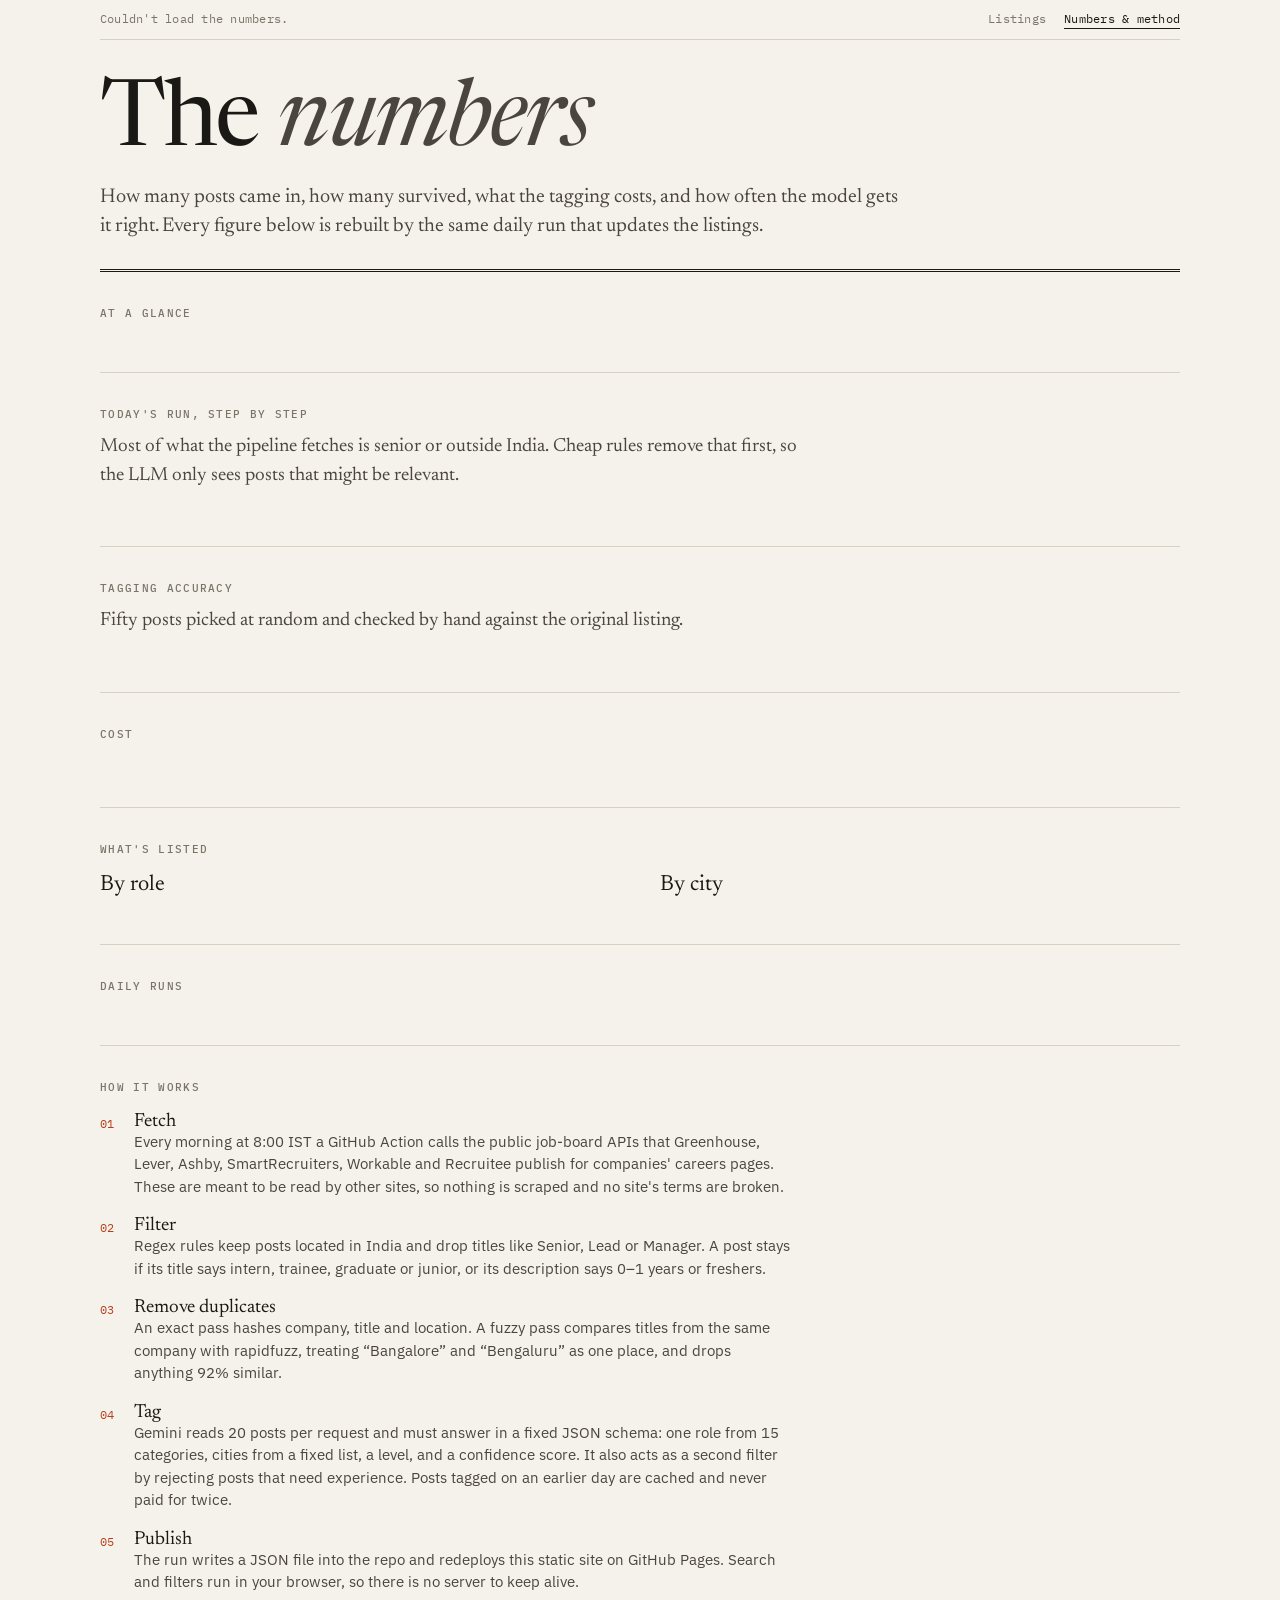
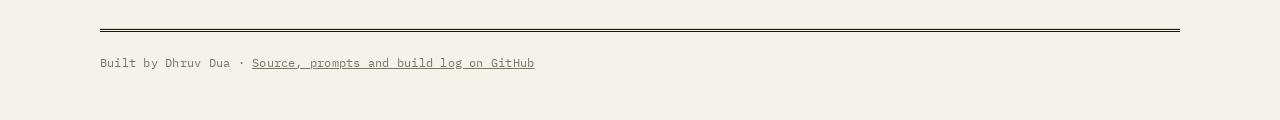
==== site/stats.html @ d668bb54 "Add Workable and Recruitee sources; make Adzuna optional Co-Authored-By: Claude Opus 5.5 <noreply@an" ====
<!doctype html>
<html lang="en">
<head>
  <meta charset="utf-8">
  <meta name="viewport" content="width=device-width, initial-scale=1">
  <title>Numbers &amp; method · Fresher Ledger</title>
  <link rel="icon" href="data:image/svg+xml,<svg xmlns='http://www.w3.org/2000/svg' viewBox='0 0 32 32'><rect width='32' height='32' fill='%231b1915'/><text x='16' y='23' font-family='Georgia' font-size='20' fill='%23f5f2eb' text-anchor='middle'>F</text></svg>">
  <link rel="preconnect" href="https://fonts.googleapis.com">
  <link rel="preconnect" href="https://fonts.gstatic.com" crossorigin>
  <link href="https://fonts.googleapis.com/css2?family=IBM+Plex+Mono:wght@400;500&family=IBM+Plex+Sans:wght@400;500&family=Newsreader:ital,opsz,wght@0,6..72,400;0,6..72,600;1,6..72,400&display=swap" rel="stylesheet">
  <link rel="stylesheet" href="style.css">
</head>
<body>
  <div class="wrap">
    <div class="topline mono">
      <span id="updated">Loading</span>
      <nav aria-label="Pages">
        <a href="./">Listings</a>
        <a href="stats.html" aria-current="page">Numbers &amp; method</a>
      </nav>
    </div>

    <header class="masthead">
      <h1>The <em>numbers</em></h1>
      <p class="dek">How many posts came in, how many survived, what the tagging costs,
        and how often the model gets it right. Every figure below is rebuilt by the
        same daily run that updates the listings.</p>
    </header>

    <section class="section">
      <h2>At a glance</h2>
      <div class="figures" id="glance"></div>
    </section>

    <section class="section">
      <h2>Today's run, step by step</h2>
      <p class="lead">Most of what the pipeline fetches is senior or outside India. Cheap rules
        remove that first, so the LLM only sees posts that might be relevant.</p>
      <div class="bars" id="funnel"></div>
    </section>

    <section class="section">
      <h2>Tagging accuracy</h2>
      <p class="lead" id="evalLead">Fifty posts picked at random and checked by hand against the original listing.</p>
      <div class="figures" id="eval"></div>
      <div id="confusions"></div>
    </section>

    <section class="section">
      <h2>Cost</h2>
      <p class="lead" id="costLead"></p>
      <div class="figures" id="cost"></div>
      <p class="note" id="costNote"></p>
    </section>

    <section class="section">
      <h2>What's listed</h2>
      <div class="cols">
        <div><h3>By role</h3><div class="bars" id="byRole"></div></div>
        <div><h3>By city</h3><div class="bars" id="byCity"></div></div>
      </div>
    </section>

    <section class="section">
      <h2>Daily runs</h2>
      <div class="tablewrap"><table class="log" id="runs"></table></div>
    </section>

    <section class="section">
      <h2>How it works</h2>
      <ol class="steps">
        <li><div><b>Fetch</b><span>Every morning at 8:00 IST a GitHub Action calls the public
          job-board APIs that Greenhouse, Lever, Ashby, SmartRecruiters, Workable and Recruitee
          publish for companies' careers pages. These are meant to be read by other sites,
          so nothing is scraped and no site's terms are broken.</span></div></li>
        <li><div><b>Filter</b><span>Regex rules keep posts located in India and drop titles like
          Senior, Lead or Manager. A post stays if its title says intern, trainee, graduate or
          junior, or its description says 0–1 years or freshers.</span></div></li>
        <li><div><b>Remove duplicates</b><span>An exact pass hashes company, title and location.
          A fuzzy pass compares titles from the same company with rapidfuzz, treating
          “Bangalore” and “Bengaluru” as one place, and drops anything 92% similar.</span></div></li>
        <li><div><b>Tag</b><span>Gemini reads 20 posts per request and must answer in a fixed JSON
          schema: one role from 15 categories, cities from a fixed list, a level, and a confidence
          score. It also acts as a second filter by rejecting posts that need experience. Posts
          tagged on an earlier day are cached and never paid for twice.</span></div></li>
        <li><div><b>Publish</b><span>The run writes a JSON file into the repo and redeploys this
          static site on GitHub Pages. Search and filters run in your browser, so there is
          no server to keep alive.</span></div></li>
      </ol>
    </section>

    <footer class="mono">
      <p>Built by Dhruv Dua · <a href="https://github.com/100XCreatorAI/beep-fresher-jobs" rel="noopener">Source, prompts and build log on GitHub</a></p>
    </footer>
  </div>
  <script src="stats.js"></script>
</body>
</html>
---- site/style.css ----
/* ------------------------------------------------------------------
   Fresher Ledger: one stylesheet, no framework.
   The look is a printed ledger: paper, ink, hairline rules, one accent.
   ------------------------------------------------------------------ */

:root {
  --paper: #f5f2eb;
  --paper-2: #ece7dc;
  --ink: #1b1915;
  --ink-2: #4a463f;
  --muted: #7a7469;
  --rule: #d8d1c2;
  --accent: #b5401b;          /* vermilion: used only for "new", focus and active state */
  --serif: "Newsreader", Georgia, "Times New Roman", serif;
  --sans: "IBM Plex Sans", system-ui, -apple-system, "Segoe UI", sans-serif;
  --mono: "IBM Plex Mono", ui-monospace, Menlo, monospace;
  --wrap: 1120px;
}

@media (prefers-color-scheme: dark) {
  :root {
    --paper: #161512;
    --paper-2: #1f1d19;
    --ink: #ece7dc;
    --ink-2: #c9c2b4;
    --muted: #8f887b;
    --rule: #34312b;
    --accent: #e4774f;
  }
}

* { box-sizing: border-box; }
html { -webkit-text-size-adjust: 100%; }
body {
  margin: 0;
  background: var(--paper);
  color: var(--ink);
  font: 15px/1.5 var(--sans);
  -webkit-font-smoothing: antialiased;
}
a { color: inherit; }
::selection { background: var(--accent); color: var(--paper); }
:focus-visible { outline: 2px solid var(--accent); outline-offset: 2px; }

.wrap { max-width: var(--wrap); margin: 0 auto; padding: 0 20px; }
.mono { font-family: var(--mono); font-size: 12px; letter-spacing: .02em; }
.muted { color: var(--muted); }
.visually-hidden { position: absolute; width: 1px; height: 1px; overflow: hidden; clip: rect(0 0 0 0); }

/* ---------------------------------------------------------- masthead */

.topline {
  border-bottom: 1px solid var(--rule);
  padding: 10px 0;
  display: flex; gap: 16px; justify-content: space-between; flex-wrap: wrap;
  color: var(--muted);
}
.topline nav { display: flex; gap: 18px; }
.topline nav a { text-decoration: none; }
.topline nav a[aria-current="page"] { color: var(--ink); border-bottom: 1px solid var(--ink); }
.topline nav a:hover { color: var(--ink); }

.masthead { padding: 40px 0 28px; border-bottom: 3px double var(--ink); }
.masthead h1 {
  font: 400 clamp(44px, 9vw, 92px)/.95 var(--serif);
  letter-spacing: -.025em;
  margin: 0;
}
.masthead h1 em { font-style: italic; color: var(--ink-2); }
.dek {
  font: 400 clamp(17px, 2.2vw, 20px)/1.45 var(--serif);
  color: var(--ink-2);
  max-width: 40em;
  margin: 16px 0 0;
}

/* ---------------------------------------------------------- search */

.search { padding: 26px 0 8px; position: relative; }
.search input {
  width: 100%;
  border: 0; border-bottom: 1px solid var(--ink);
  background: transparent; color: var(--ink);
  font: 400 clamp(22px, 3.4vw, 30px)/1.3 var(--serif);
  padding: 6px 48px 10px 0;
  border-radius: 0;
  -webkit-appearance: none;
}
.search input::placeholder { color: var(--muted); }
.search input:focus { outline: none; border-bottom-color: var(--accent); }
.search kbd {
  position: absolute; right: 0; bottom: 22px;
  font: 12px var(--mono); color: var(--muted);
  border: 1px solid var(--rule); padding: 1px 6px; border-radius: 3px;
}

/* ---------------------------------------------------------- layout */

.layout { display: grid; grid-template-columns: 1fr; gap: 0; padding-bottom: 60px; }
@media (min-width: 900px) {
  .layout { grid-template-columns: 220px 1fr; gap: 48px; }
}

/* ---------------------------------------------------------- filters (index) */

.filters { padding-top: 18px; }
.filters details > summary {
  list-style: none; cursor: pointer;
  padding: 12px 0; border-bottom: 1px solid var(--rule);
  display: flex; justify-content: space-between;
}
.filters details > summary::-webkit-details-marker { display: none; }
.filters details > summary::after { content: "+"; font-family: var(--mono); }
.filters details[open] > summary::after { content: "−"; }
@media (min-width: 900px) {
  .filters details > summary { display: none; }
  .filters { position: sticky; top: 0; align-self: start; max-height: 100vh; overflow: auto; padding-bottom: 24px; }
}

.facet { margin: 18px 0 26px; }
.facet h2 {
  font: 500 11px var(--mono); text-transform: uppercase; letter-spacing: .12em;
  color: var(--muted); margin: 0 0 8px;
}
.facet ul { list-style: none; margin: 0; padding: 0; }
.facet button {
  all: unset; box-sizing: border-box; cursor: pointer;
  width: 100%; display: flex; justify-content: space-between; gap: 12px;
  padding: 4px 0 4px 12px; position: relative;
  color: var(--ink-2);
}
.facet button:hover { color: var(--ink); }
.facet button:focus-visible { outline: 2px solid var(--accent); }
.facet button .n { font: 12px var(--mono); color: var(--muted); }
.facet button[aria-pressed="true"] { color: var(--ink); font-weight: 500; }
.facet button[aria-pressed="true"]::before {
  content: ""; position: absolute; left: 0; top: 50%; width: 6px; height: 6px;
  margin-top: -3px; background: var(--accent); border-radius: 50%;
}
.facet button[disabled] { opacity: .35; cursor: default; }

/* ---------------------------------------------------------- results */

.resultbar {
  display: flex; justify-content: space-between; align-items: baseline; gap: 12px;
  padding: 18px 0 10px; border-bottom: 1px solid var(--ink);
  flex-wrap: wrap;
}
.resultbar .count { font: 400 17px var(--serif); }
.resultbar .count b { font-weight: 600; }
.resultbar .actions { display: flex; gap: 14px; align-items: center; }
.linkbtn {
  all: unset; cursor: pointer; font: 12px var(--mono); color: var(--muted);
  text-decoration: underline; text-underline-offset: 3px;
}
.linkbtn:hover { color: var(--ink); }
select.sort {
  font: 12px var(--mono); color: var(--ink-2); background: transparent;
  border: 0; border-bottom: 1px solid var(--rule); padding: 2px 0; cursor: pointer;
}

.list { list-style: none; margin: 0; padding: 0; }
.row {
  display: grid; grid-template-columns: 56px 1fr; gap: 4px 16px;
  padding: 16px 0; border-bottom: 1px solid var(--rule);
}
@media (min-width: 640px) {
  .row { grid-template-columns: 64px 1fr auto; align-items: baseline; }
}
.row .date { color: var(--muted); padding-top: 4px; line-height: 1.3; }
.row .date .new { color: var(--accent); display: block; text-transform: uppercase; letter-spacing: .1em; font-size: 10px; }
.row h3 { margin: 0; font: 400 21px/1.25 var(--serif); letter-spacing: -.005em; }
.row h3 a { text-decoration: none; }
.row h3 a:hover { text-decoration: underline; text-decoration-thickness: 1px; text-underline-offset: 4px; }
.row .meta { margin-top: 4px; color: var(--ink-2); font-size: 14px; }
.row .meta .co { font-weight: 500; color: var(--ink); }
.row .meta .sep { color: var(--rule); margin: 0 6px; }
.row .tags { margin-top: 6px; display: flex; flex-wrap: wrap; gap: 6px 14px; color: var(--muted); }
.row .tags .lvl-Internship { color: var(--ink-2); }
.row .apply {
  grid-column: 2; font: 12px var(--mono); color: var(--ink-2);
  text-decoration: none; border-bottom: 1px solid var(--rule); justify-self: start; margin-top: 8px;
}
@media (min-width: 640px) {
  .row .apply { grid-column: 3; margin-top: 0; }
}
.row .apply:hover { color: var(--accent); border-color: var(--accent); }

mark { background: none; color: inherit; box-shadow: inset 0 -0.45em 0 rgba(181, 64, 27, .18); }

.empty { padding: 48px 0; font: 400 20px/1.5 var(--serif); color: var(--ink-2); }
.more { display: block; margin: 24px auto 0; }
.morebtn {
  all: unset; cursor: pointer; display: block; text-align: center; width: 100%;
  padding: 14px 0; border-bottom: 1px solid var(--rule); font: 13px var(--mono); color: var(--ink-2);
}
.morebtn:hover { color: var(--ink); background: var(--paper-2); }

.skeleton { padding: 48px 0; color: var(--muted); font: 400 18px var(--serif); }

/* ---------------------------------------------------------- footer */

footer {
  border-top: 3px double var(--ink); padding: 22px 0 48px; color: var(--muted);
  display: grid; gap: 8px;
}
footer p { margin: 0; max-width: 60em; }

/* ---------------------------------------------------------- stats page */

.section { padding: 34px 0; border-bottom: 1px solid var(--rule); }
.section > h2 {
  font: 500 11px var(--mono); text-transform: uppercase; letter-spacing: .12em;
  color: var(--muted); margin: 0 0 18px;
}
.section > p.lead { font: 400 19px/1.5 var(--serif); color: var(--ink-2); max-width: 38em; margin: -6px 0 22px; }

.figures { display: grid; grid-template-columns: repeat(2, 1fr); gap: 26px 24px; }
@media (min-width: 760px) { .figures { grid-template-columns: repeat(4, 1fr); } }
.figure .big { font: 400 clamp(34px, 5vw, 48px)/1 var(--serif); letter-spacing: -.02em; }
.figure .big small { font-size: .45em; color: var(--muted); margin-left: 2px; }
.figure .label { margin-top: 8px; color: var(--ink-2); font-size: 14px; }
.figure .label .mono { display: block; color: var(--muted); margin-top: 2px; }

.bars { display: grid; gap: 7px; max-width: 760px; }
.bar { display: grid; grid-template-columns: minmax(130px, 34%) 1fr 48px; gap: 12px; align-items: center; }
.bar .name { font-size: 14px; color: var(--ink-2); white-space: nowrap; overflow: hidden; text-overflow: ellipsis; }
.bar .track { height: 10px; background: var(--paper-2); }
.bar .fill { height: 100%; background: var(--ink); }
.bar .val { font: 12px var(--mono); text-align: right; color: var(--ink-2); }
.bar.drop .fill { background: var(--muted); }

.cols { display: grid; gap: 40px; }
@media (min-width: 900px) { .cols { grid-template-columns: 1fr 1fr; } }
.cols h3 { font: 400 22px var(--serif); margin: 0 0 14px; }

table.log { width: 100%; border-collapse: collapse; font: 13px var(--mono); }
table.log th, table.log td { text-align: right; padding: 8px 10px; border-bottom: 1px solid var(--rule); white-space: nowrap; }
table.log th:first-child, table.log td:first-child { text-align: left; padding-left: 0; }
table.log th { color: var(--muted); font-weight: 400; }
.tablewrap { overflow-x: auto; }

ol.steps { margin: 0; padding: 0; list-style: none; counter-reset: s; display: grid; gap: 18px; max-width: 46em; }
ol.steps li { counter-increment: s; display: grid; grid-template-columns: 34px 1fr; }
ol.steps li::before { content: counter(s, decimal-leading-zero); font: 12px var(--mono); color: var(--accent); padding-top: 4px; }
ol.steps b { font: 400 19px var(--serif); display: block; }
ol.steps span { color: var(--ink-2); }

.note { font-size: 13px; color: var(--muted); margin-top: 16px; max-width: 46em; }

/* `all: unset` on buttons would otherwise override the hidden attribute */
[hidden] { display: none !important; }
@media (max-width: 640px) { .search kbd { display: none; } }
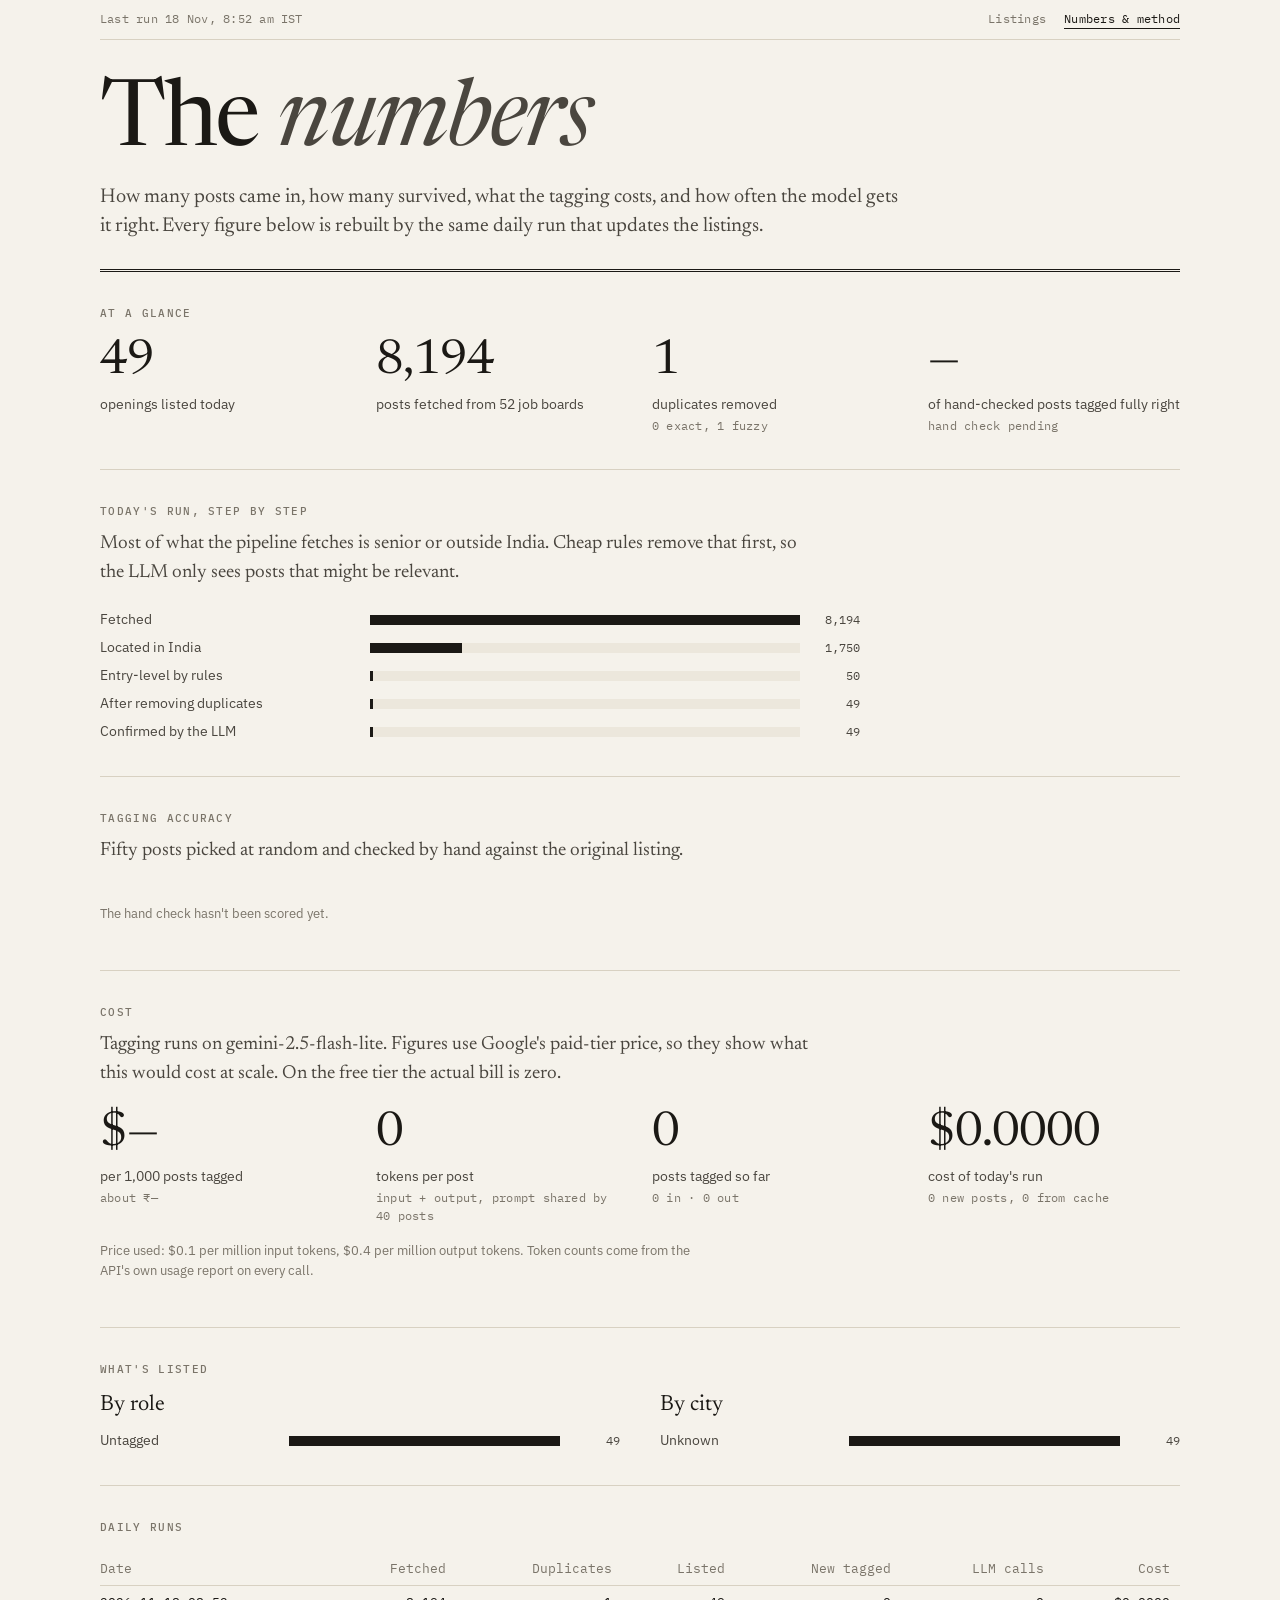
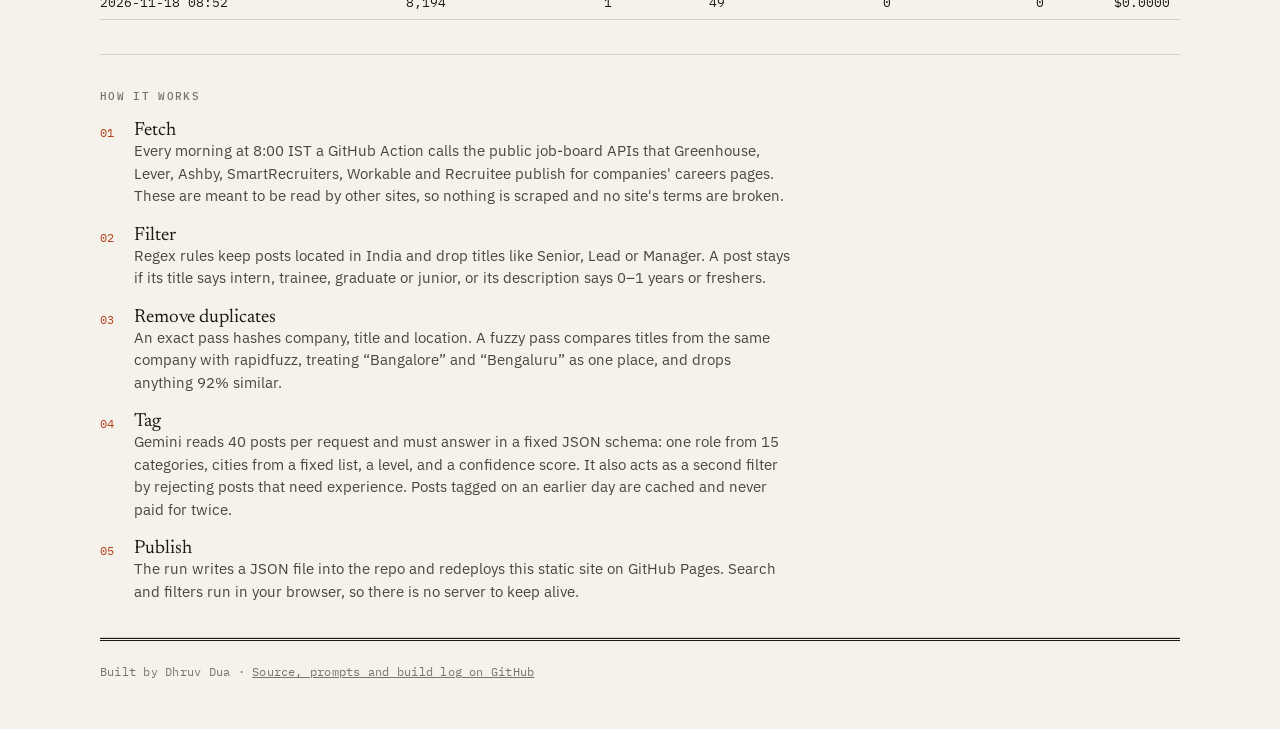
==== commit 116c9f41: "Let the LLM decide unclear posts; auto-pick an available Gemini model Co-Authored-By: Claude Opus 5." ====
--- a/site/stats.html
+++ b/site/stats.html
@@ -79,7 +79,7 @@
         <li><div><b>Remove duplicates</b><span>An exact pass hashes company, title and location.
           A fuzzy pass compares titles from the same company with rapidfuzz, treating
           “Bangalore” and “Bengaluru” as one place, and drops anything 92% similar.</span></div></li>
-        <li><div><b>Tag</b><span>Gemini reads 20 posts per request and must answer in a fixed JSON
+        <li><div><b>Tag</b><span>Gemini reads 40 posts per request and must answer in a fixed JSON
           schema: one role from 15 categories, cities from a fixed list, a level, and a confidence
           score. It also acts as a second filter by rejecting posts that need experience. Posts
           tagged on an earlier day are cached and never paid for twice.</span></div></li>
@@ -90,7 +90,7 @@
     </section>
 
     <footer class="mono">
-      <p>Built by Dhruv Dua · <a href="https://github.com/100XCreatorAI/beep-fresher-jobs" rel="noopener">Source, prompts and build log on GitHub</a></p>
+      <p>Built by Dhruv Dua · <a href="https://github.com/dhruvdua14/beep-fresher-jobs" rel="noopener">Source, prompts and build log on GitHub</a></p>
     </footer>
   </div>
   <script src="stats.js"></script>
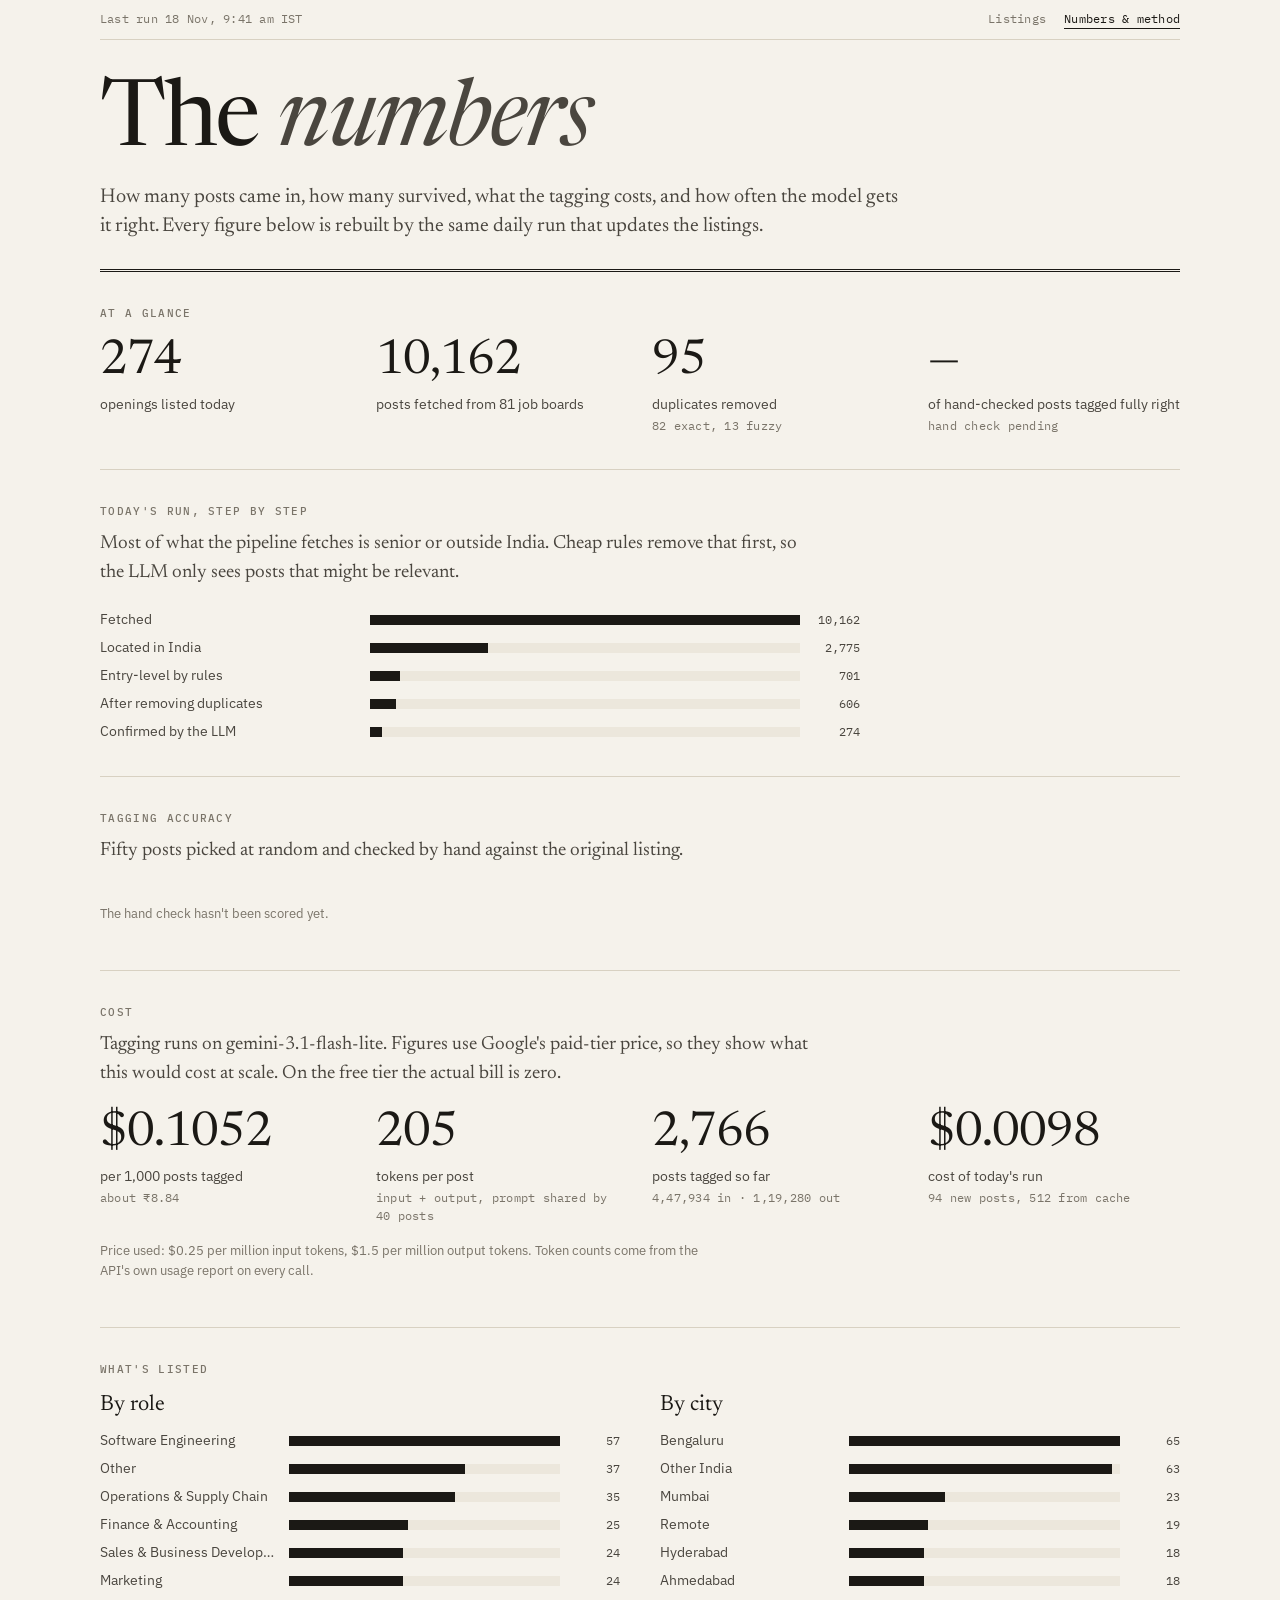
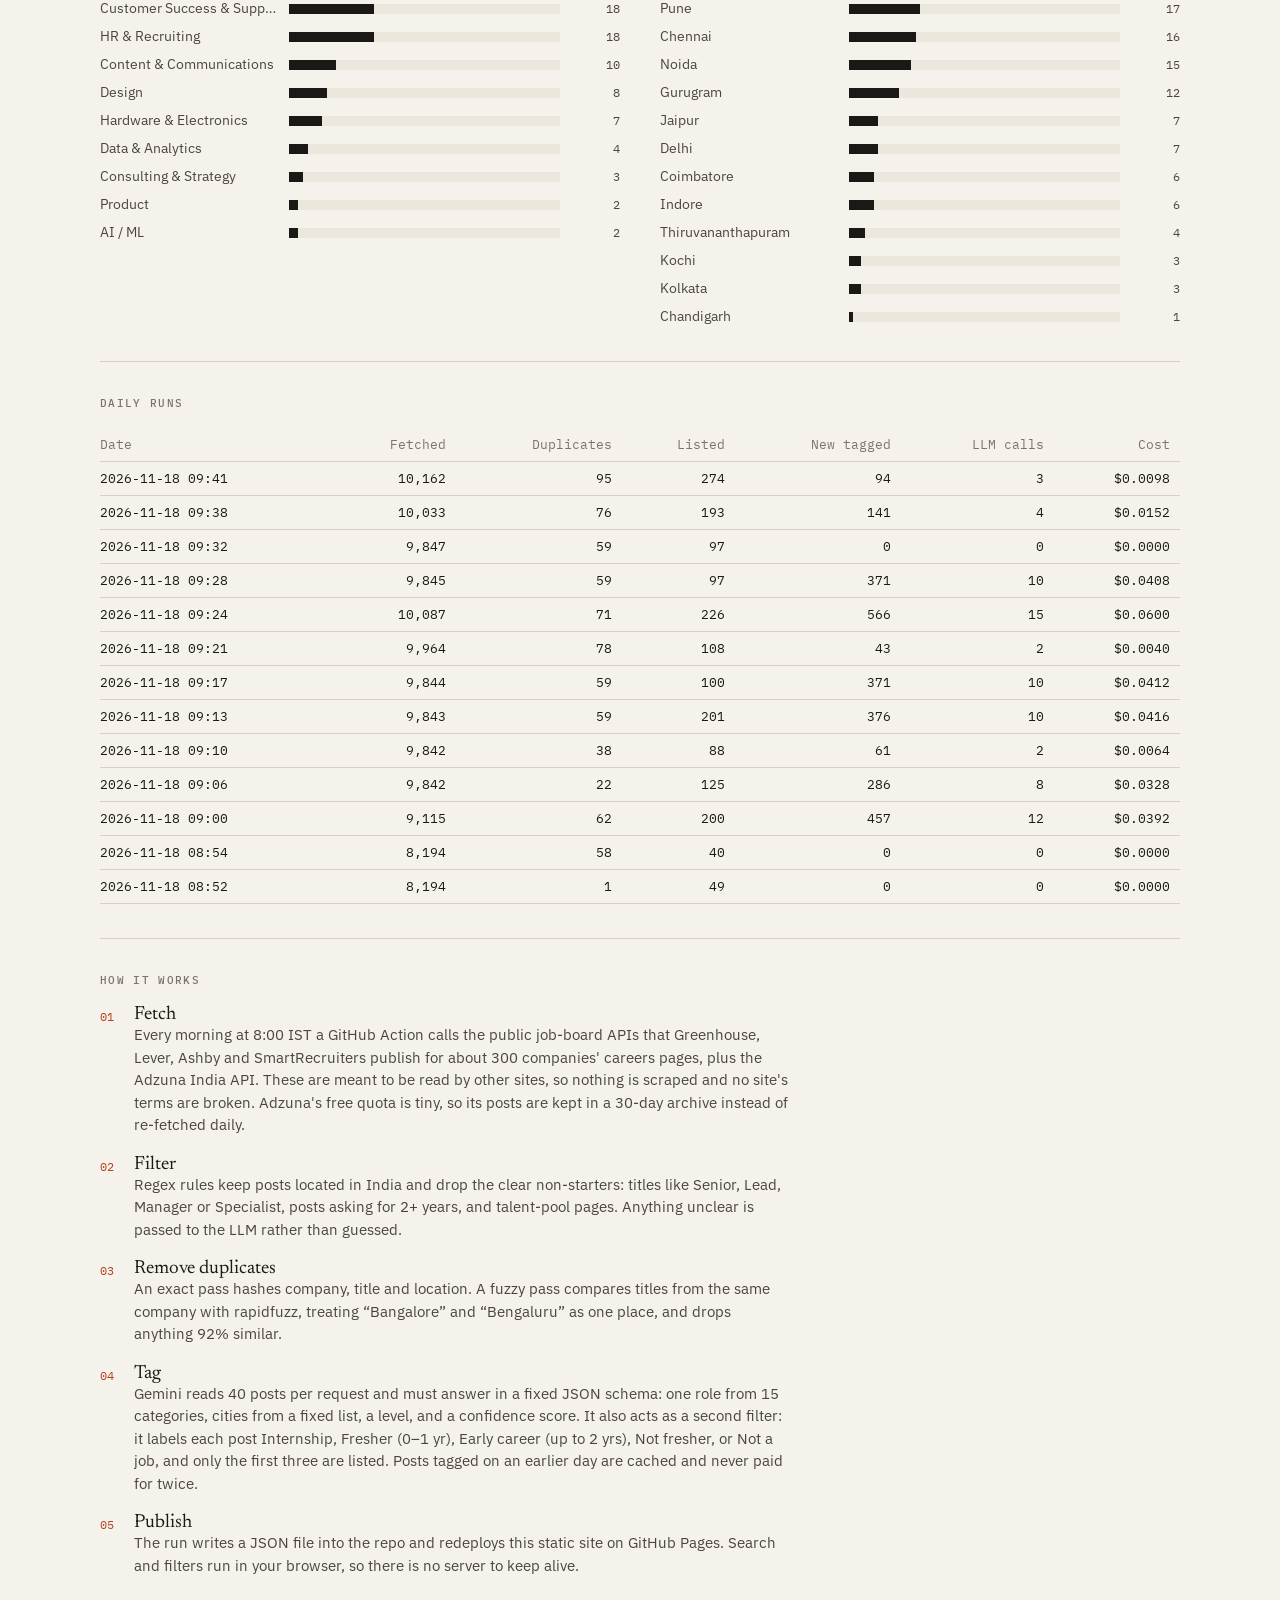
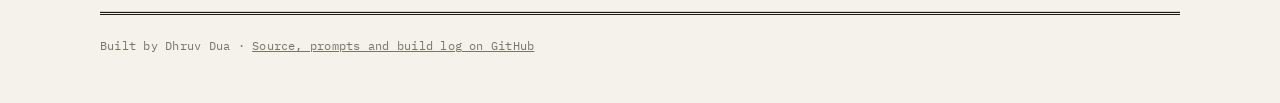
==== commit 2df6af7a: "Update source and method copy on the site and README Co-Authored-By: Claude Opus 5.5 <noreply@anthro" ====
--- a/site/stats.html
+++ b/site/stats.html
@@ -70,18 +70,20 @@
       <h2>How it works</h2>
       <ol class="steps">
         <li><div><b>Fetch</b><span>Every morning at 8:00 IST a GitHub Action calls the public
-          job-board APIs that Greenhouse, Lever, Ashby, SmartRecruiters, Workable and Recruitee
-          publish for companies' careers pages. These are meant to be read by other sites,
-          so nothing is scraped and no site's terms are broken.</span></div></li>
-        <li><div><b>Filter</b><span>Regex rules keep posts located in India and drop titles like
-          Senior, Lead or Manager. A post stays if its title says intern, trainee, graduate or
-          junior, or its description says 0–1 years or freshers.</span></div></li>
+          job-board APIs that Greenhouse, Lever, Ashby and SmartRecruiters publish for about 300
+          companies' careers pages, plus the Adzuna India API. These are meant to be read by
+          other sites, so nothing is scraped and no site's terms are broken. Adzuna's free quota
+          is tiny, so its posts are kept in a 30-day archive instead of re-fetched daily.</span></div></li>
+        <li><div><b>Filter</b><span>Regex rules keep posts located in India and drop the clear
+          non-starters: titles like Senior, Lead, Manager or Specialist, posts asking for 2+ years,
+          and talent-pool pages. Anything unclear is passed to the LLM rather than guessed.</span></div></li>
         <li><div><b>Remove duplicates</b><span>An exact pass hashes company, title and location.
           A fuzzy pass compares titles from the same company with rapidfuzz, treating
           “Bangalore” and “Bengaluru” as one place, and drops anything 92% similar.</span></div></li>
         <li><div><b>Tag</b><span>Gemini reads 40 posts per request and must answer in a fixed JSON
           schema: one role from 15 categories, cities from a fixed list, a level, and a confidence
-          score. It also acts as a second filter by rejecting posts that need experience. Posts
+          score. It also acts as a second filter: it labels each post Internship, Fresher (0–1 yr),
+          Early career (up to 2 yrs), Not fresher, or Not a job, and only the first three are listed. Posts
           tagged on an earlier day are cached and never paid for twice.</span></div></li>
         <li><div><b>Publish</b><span>The run writes a JSON file into the repo and redeploys this
           static site on GitHub Pages. Search and filters run in your browser, so there is
--- a/site/style.css
+++ b/site/style.css
@@ -98,7 +98,7 @@
 
 .layout { display: grid; grid-template-columns: 1fr; gap: 0; padding-bottom: 60px; }
 @media (min-width: 900px) {
-  .layout { grid-template-columns: 220px 1fr; gap: 48px; }
+  .layout { grid-template-columns: 220px minmax(0, 1fr); gap: 48px; }
 }
 
 /* ---------------------------------------------------------- filters (index) */
@@ -161,11 +161,11 @@
 
 .list { list-style: none; margin: 0; padding: 0; }
 .row {
-  display: grid; grid-template-columns: 56px 1fr; gap: 4px 16px;
+  display: grid; grid-template-columns: 56px minmax(0, 1fr); gap: 4px 16px;
   padding: 16px 0; border-bottom: 1px solid var(--rule);
 }
 @media (min-width: 640px) {
-  .row { grid-template-columns: 64px 1fr auto; align-items: baseline; }
+  .row { grid-template-columns: 64px minmax(0, 1fr) auto; align-items: baseline; }
 }
 .row .date { color: var(--muted); padding-top: 4px; line-height: 1.3; }
 .row .date .new { color: var(--accent); display: block; text-transform: uppercase; letter-spacing: .1em; font-size: 10px; }
@@ -251,3 +251,4 @@
 /* `all: unset` on buttons would otherwise override the hidden attribute */
 [hidden] { display: none !important; }
 @media (max-width: 640px) { .search kbd { display: none; } }
+.row h3 { overflow-wrap: anywhere; }
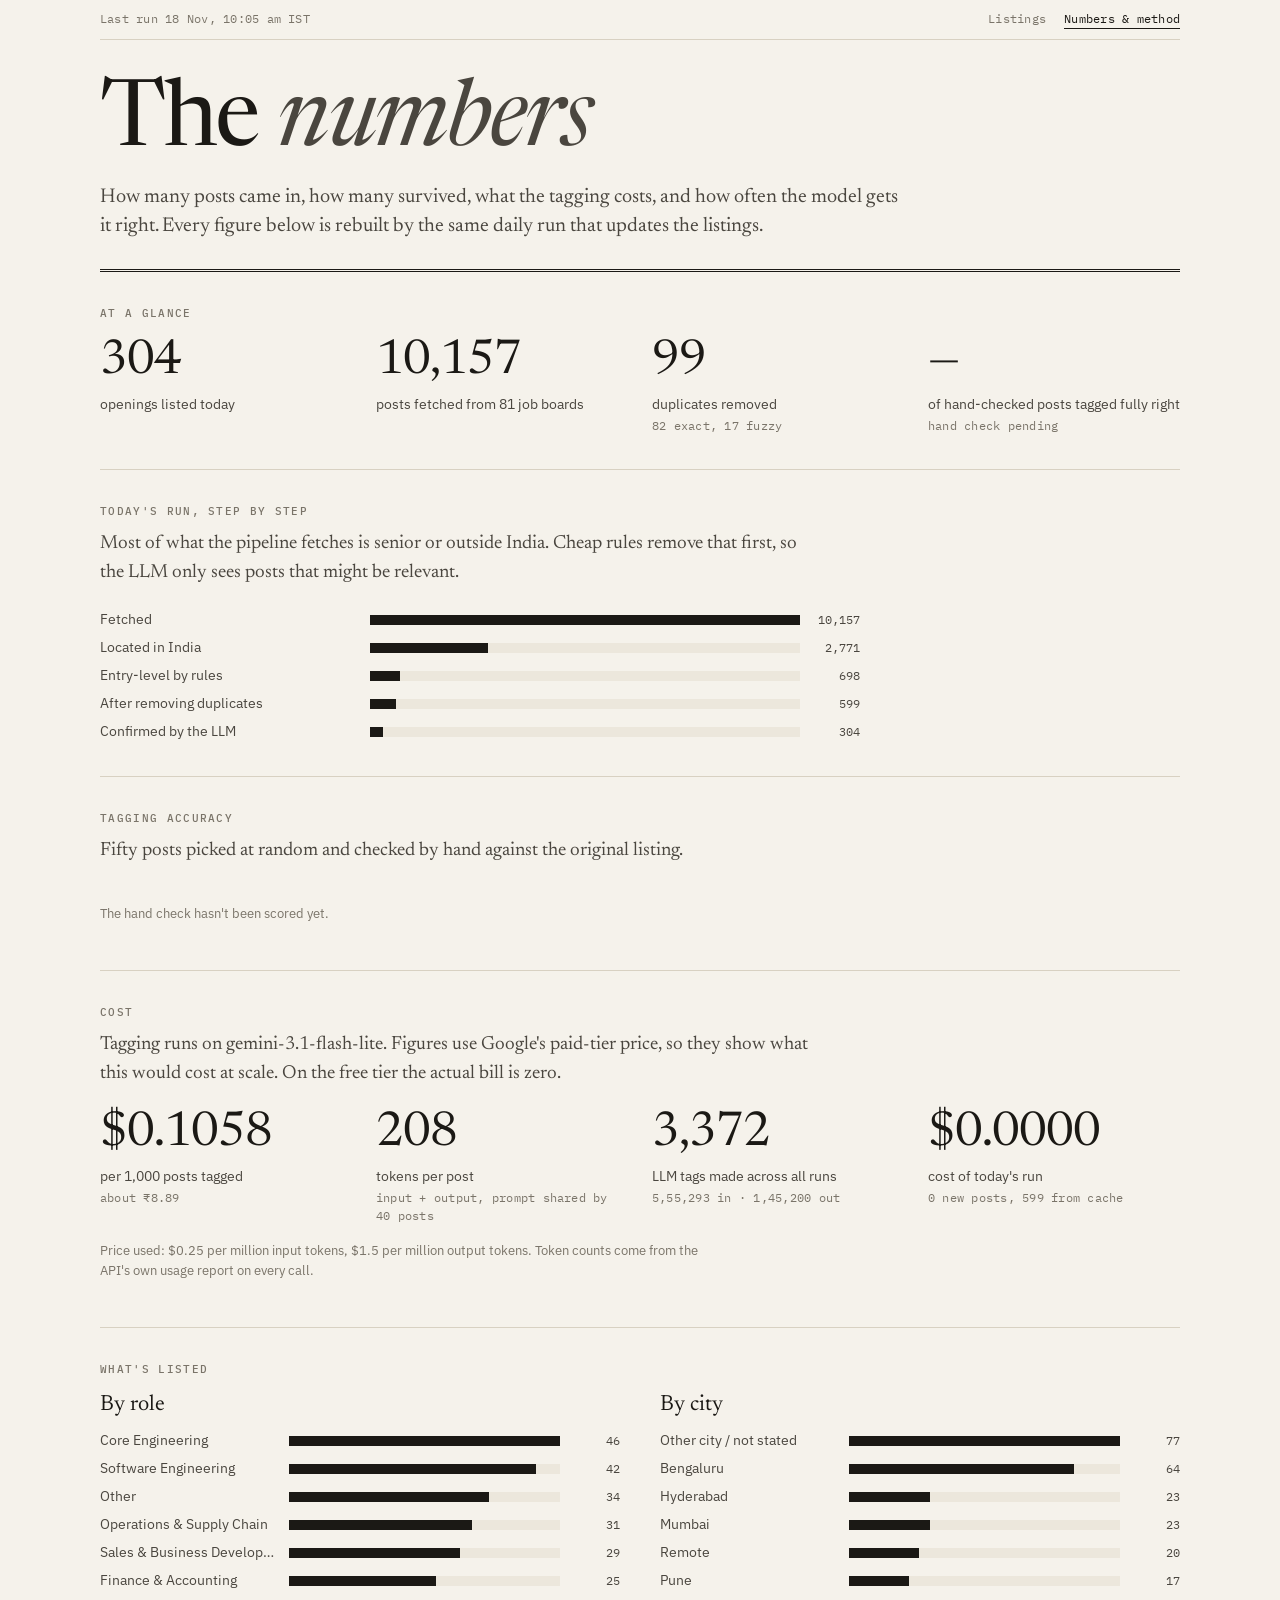
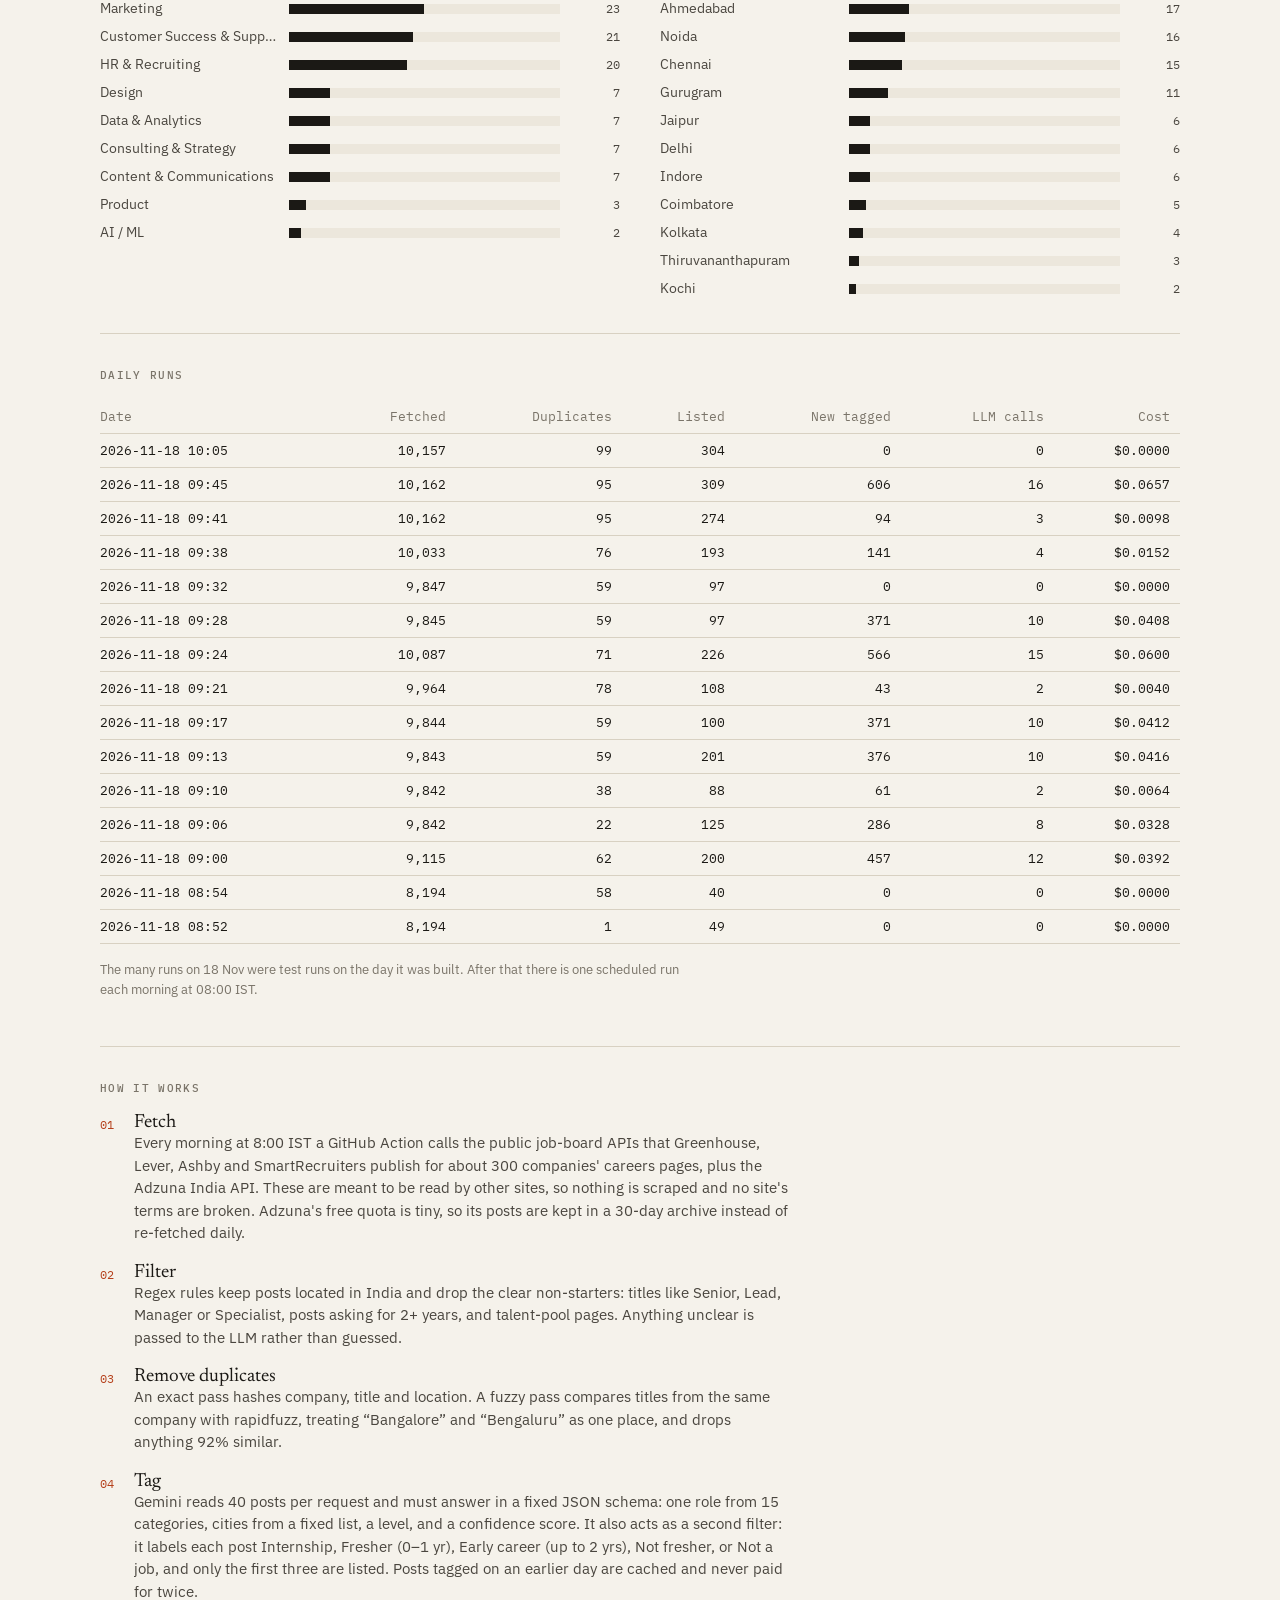
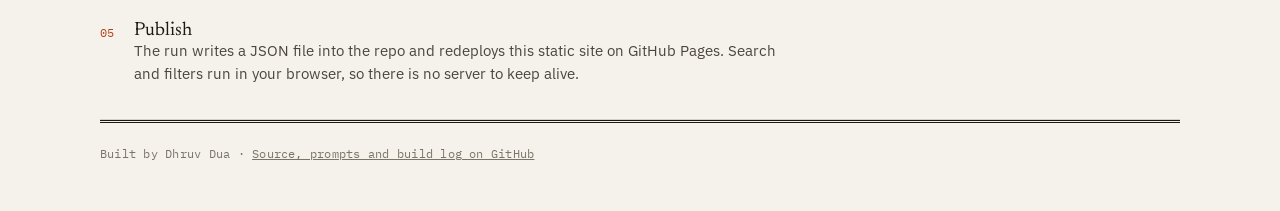
==== commit 393c94c6: "QC: refresh submission numbers, swap the duplicate row in the hand-check sheet, note on test runs Co" ====
--- a/site/stats.html
+++ b/site/stats.html
@@ -64,6 +64,8 @@
     <section class="section">
       <h2>Daily runs</h2>
       <div class="tablewrap"><table class="log" id="runs"></table></div>
+      <p class="note">The many runs on 18 Nov were test runs on the day it was built. After that
+        there is one scheduled run each morning at 08:00 IST.</p>
     </section>
 
     <section class="section">
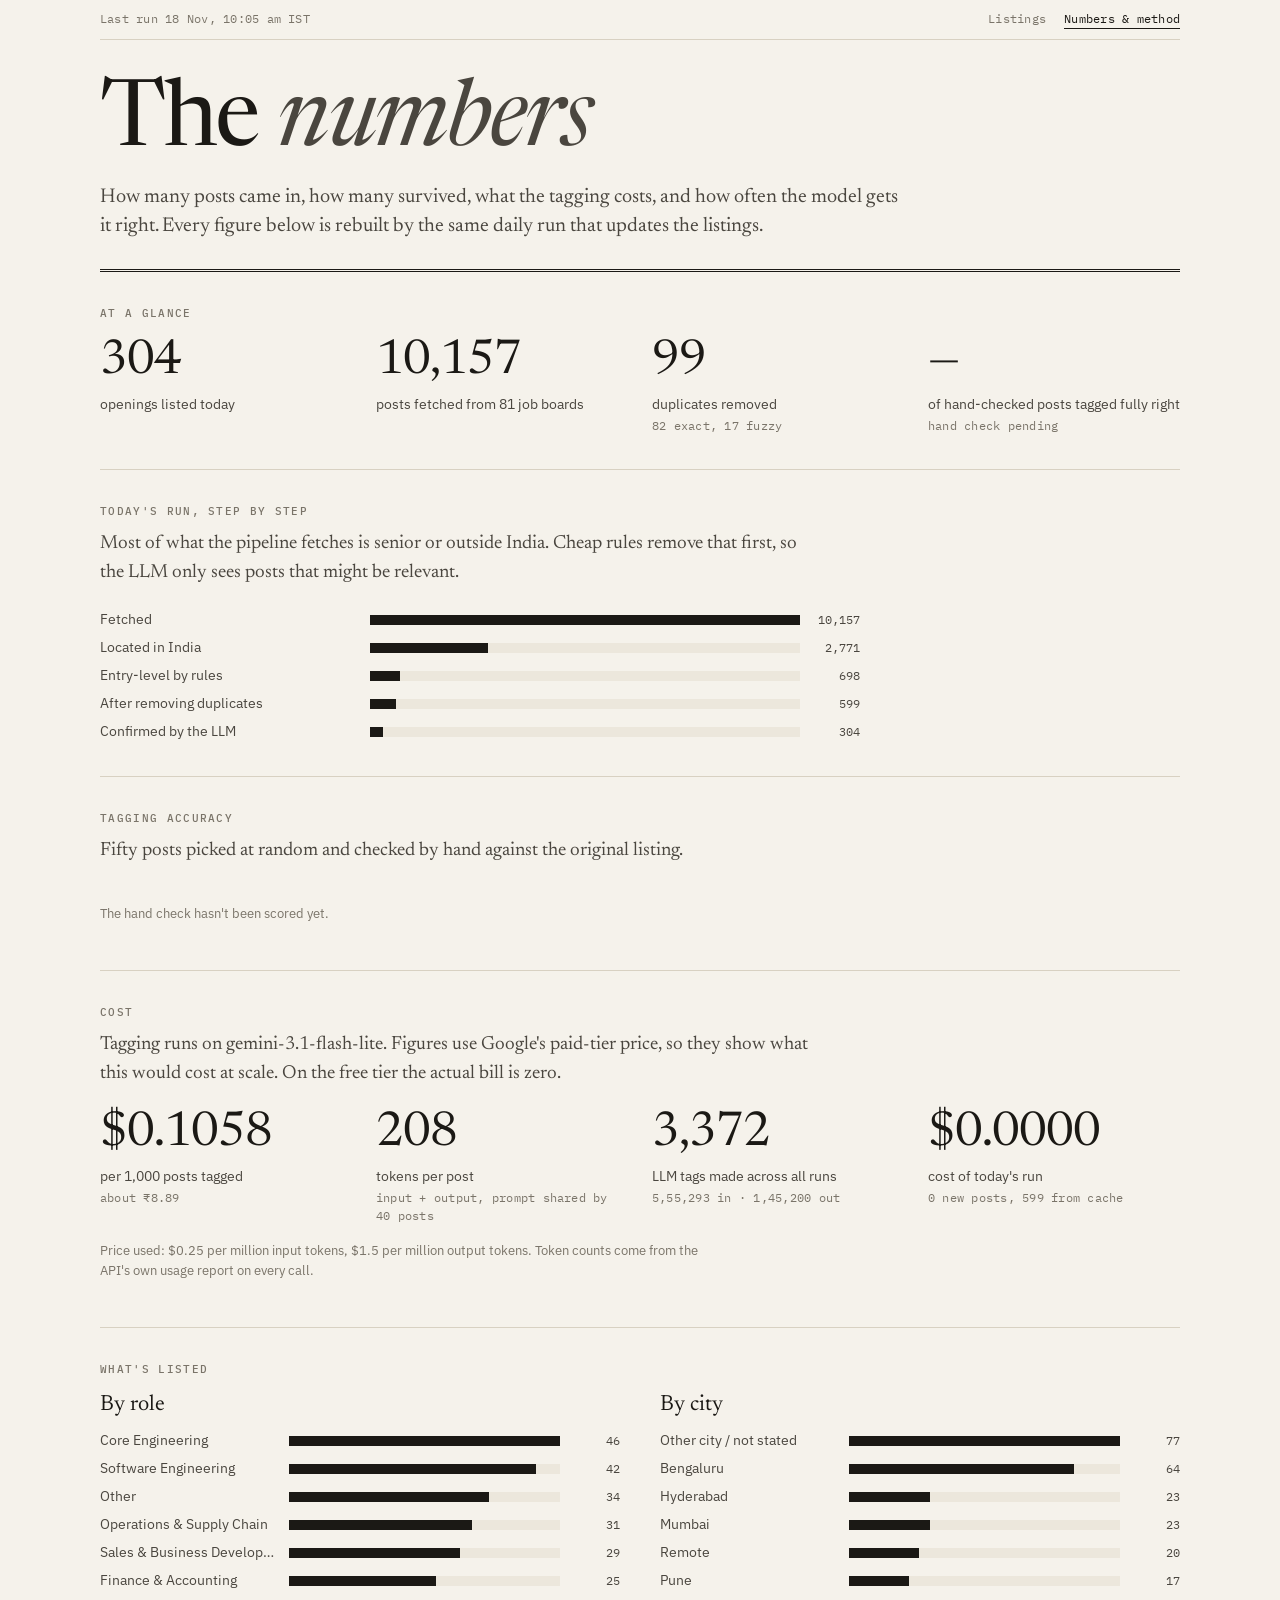
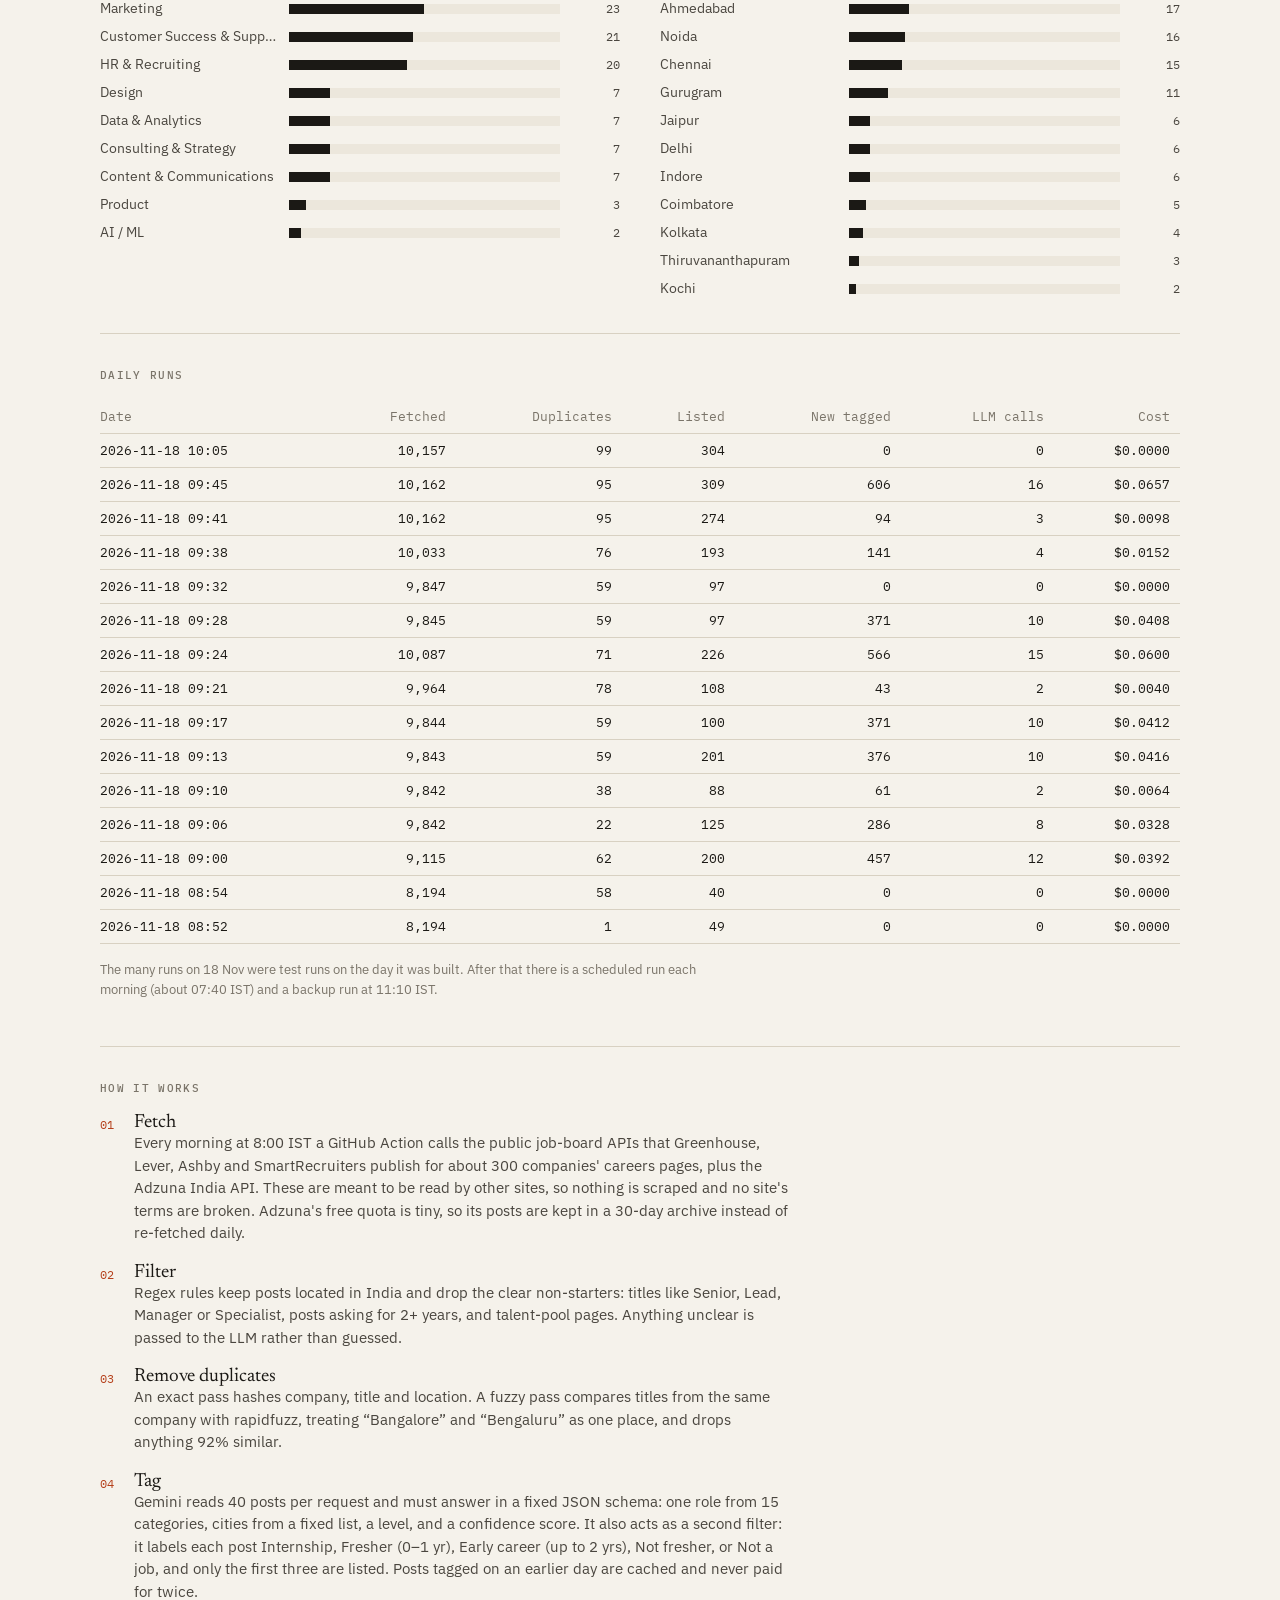
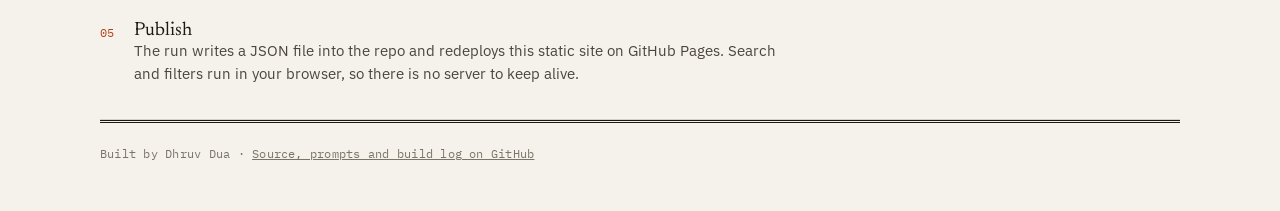
==== commit bb175a96: "Odd-minute schedule plus a backup daily run (GitHub delays on-the-hour crons) Co-Authored-By: Claude" ====
--- a/site/stats.html
+++ b/site/stats.html
@@ -65,7 +65,7 @@
       <h2>Daily runs</h2>
       <div class="tablewrap"><table class="log" id="runs"></table></div>
       <p class="note">The many runs on 18 Nov were test runs on the day it was built. After that
-        there is one scheduled run each morning at 08:00 IST.</p>
+        there is a scheduled run each morning (about 07:40 IST) and a backup run at 11:10 IST.</p>
     </section>
 
     <section class="section">
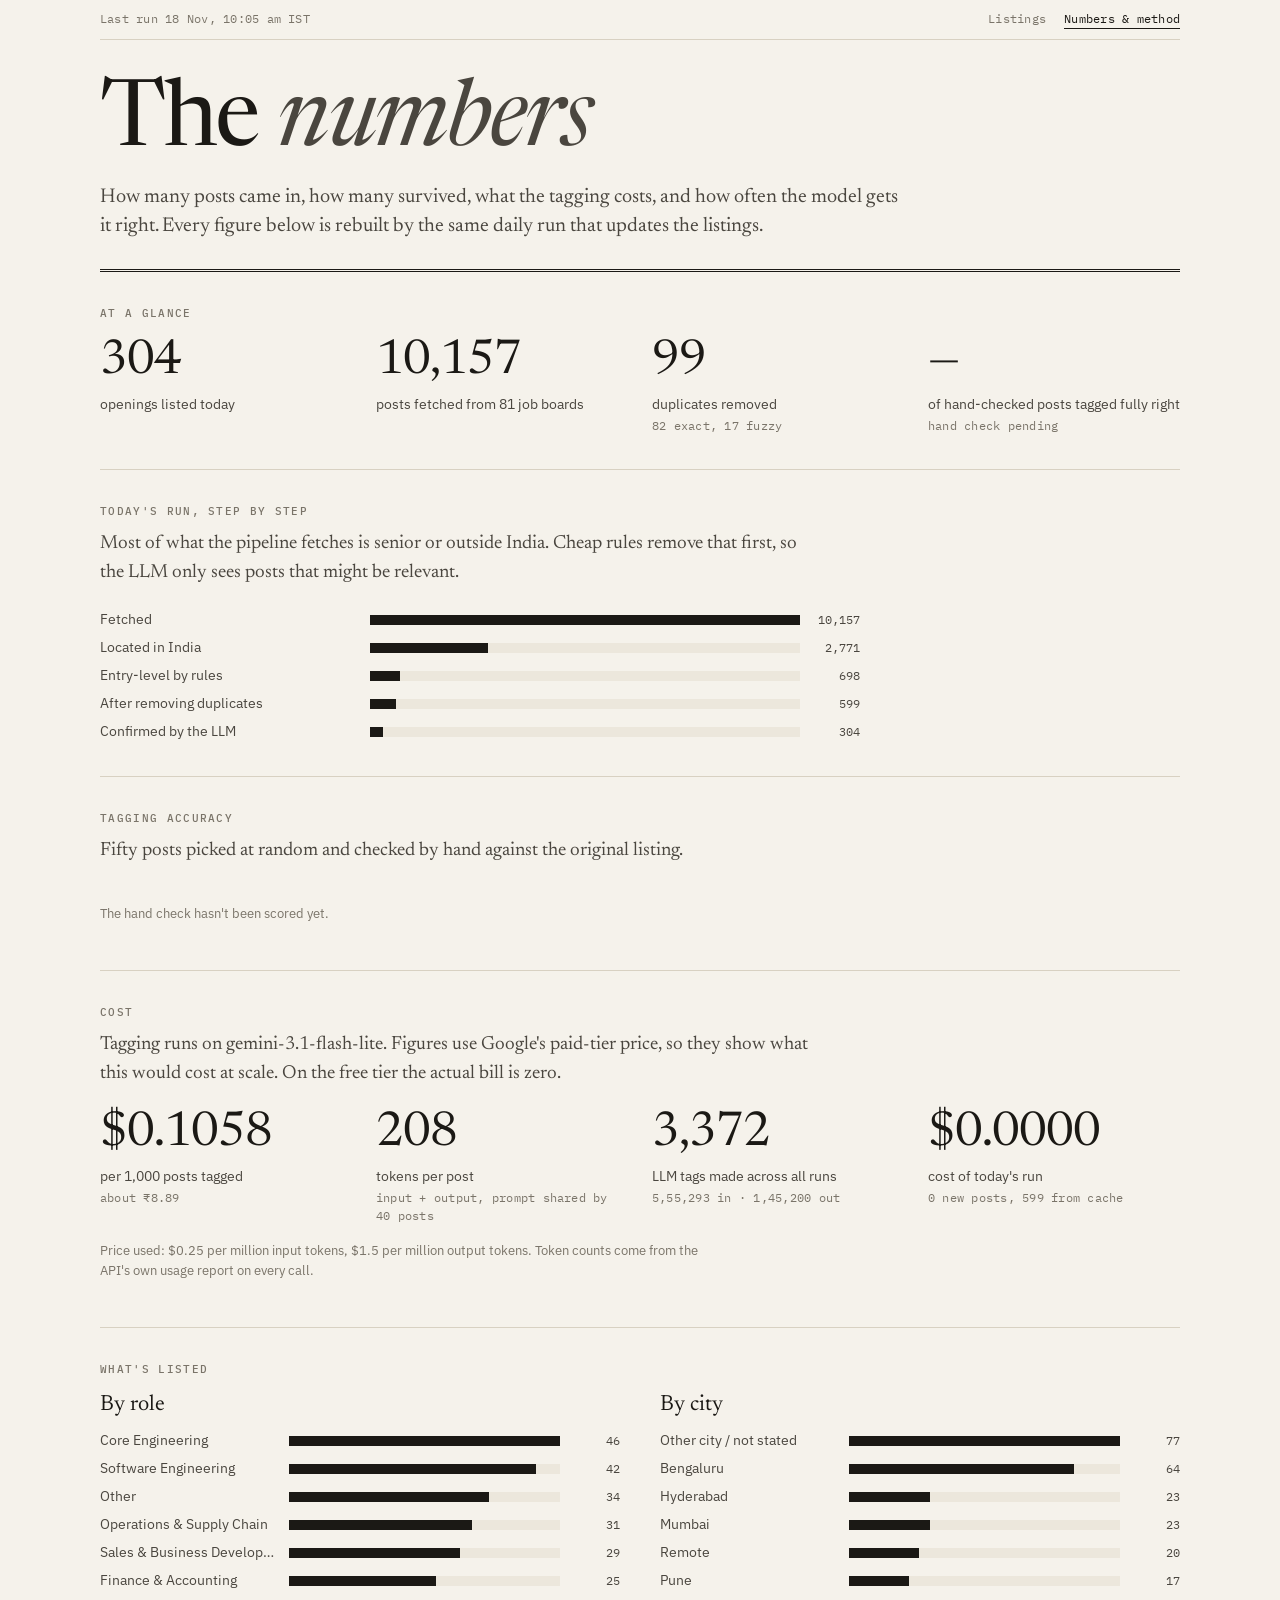
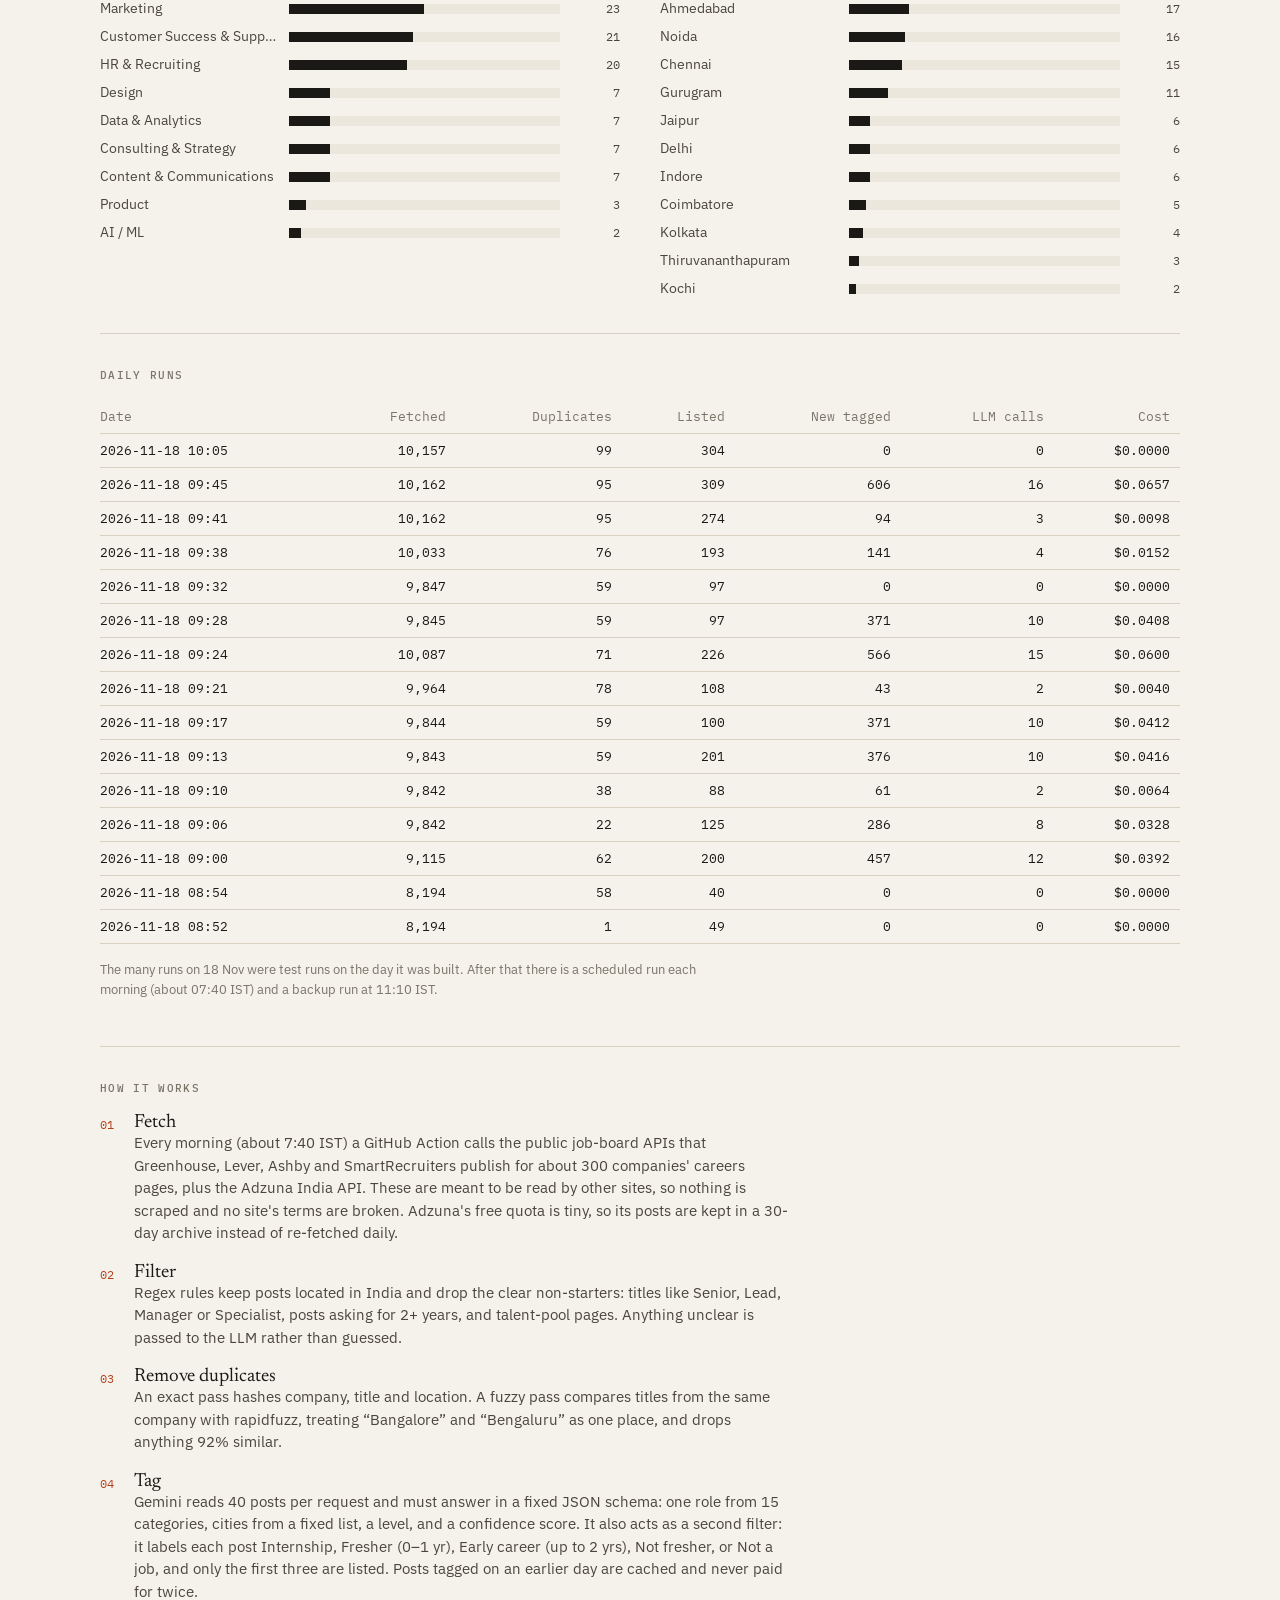
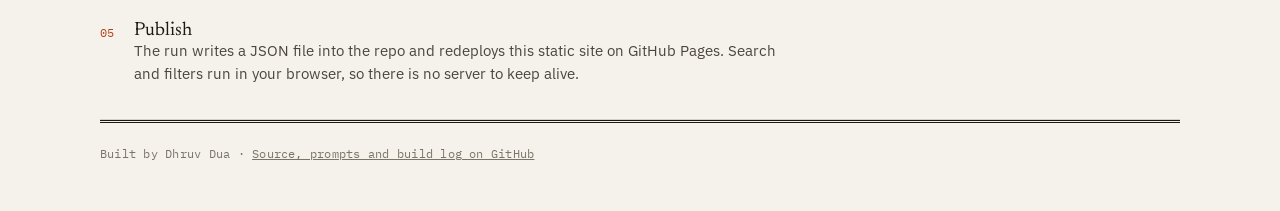
==== commit a4175ee4: "Stats page: new schedule time Co-Authored-By: Claude Opus 5.5 <noreply@anthropic.com> Claude-Session" ====
--- a/site/stats.html
+++ b/site/stats.html
@@ -71,7 +71,7 @@
     <section class="section">
       <h2>How it works</h2>
       <ol class="steps">
-        <li><div><b>Fetch</b><span>Every morning at 8:00 IST a GitHub Action calls the public
+        <li><div><b>Fetch</b><span>Every morning (about 7:40 IST) a GitHub Action calls the public
           job-board APIs that Greenhouse, Lever, Ashby and SmartRecruiters publish for about 300
           companies' careers pages, plus the Adzuna India API. These are meant to be read by
           other sites, so nothing is scraped and no site's terms are broken. Adzuna's free quota
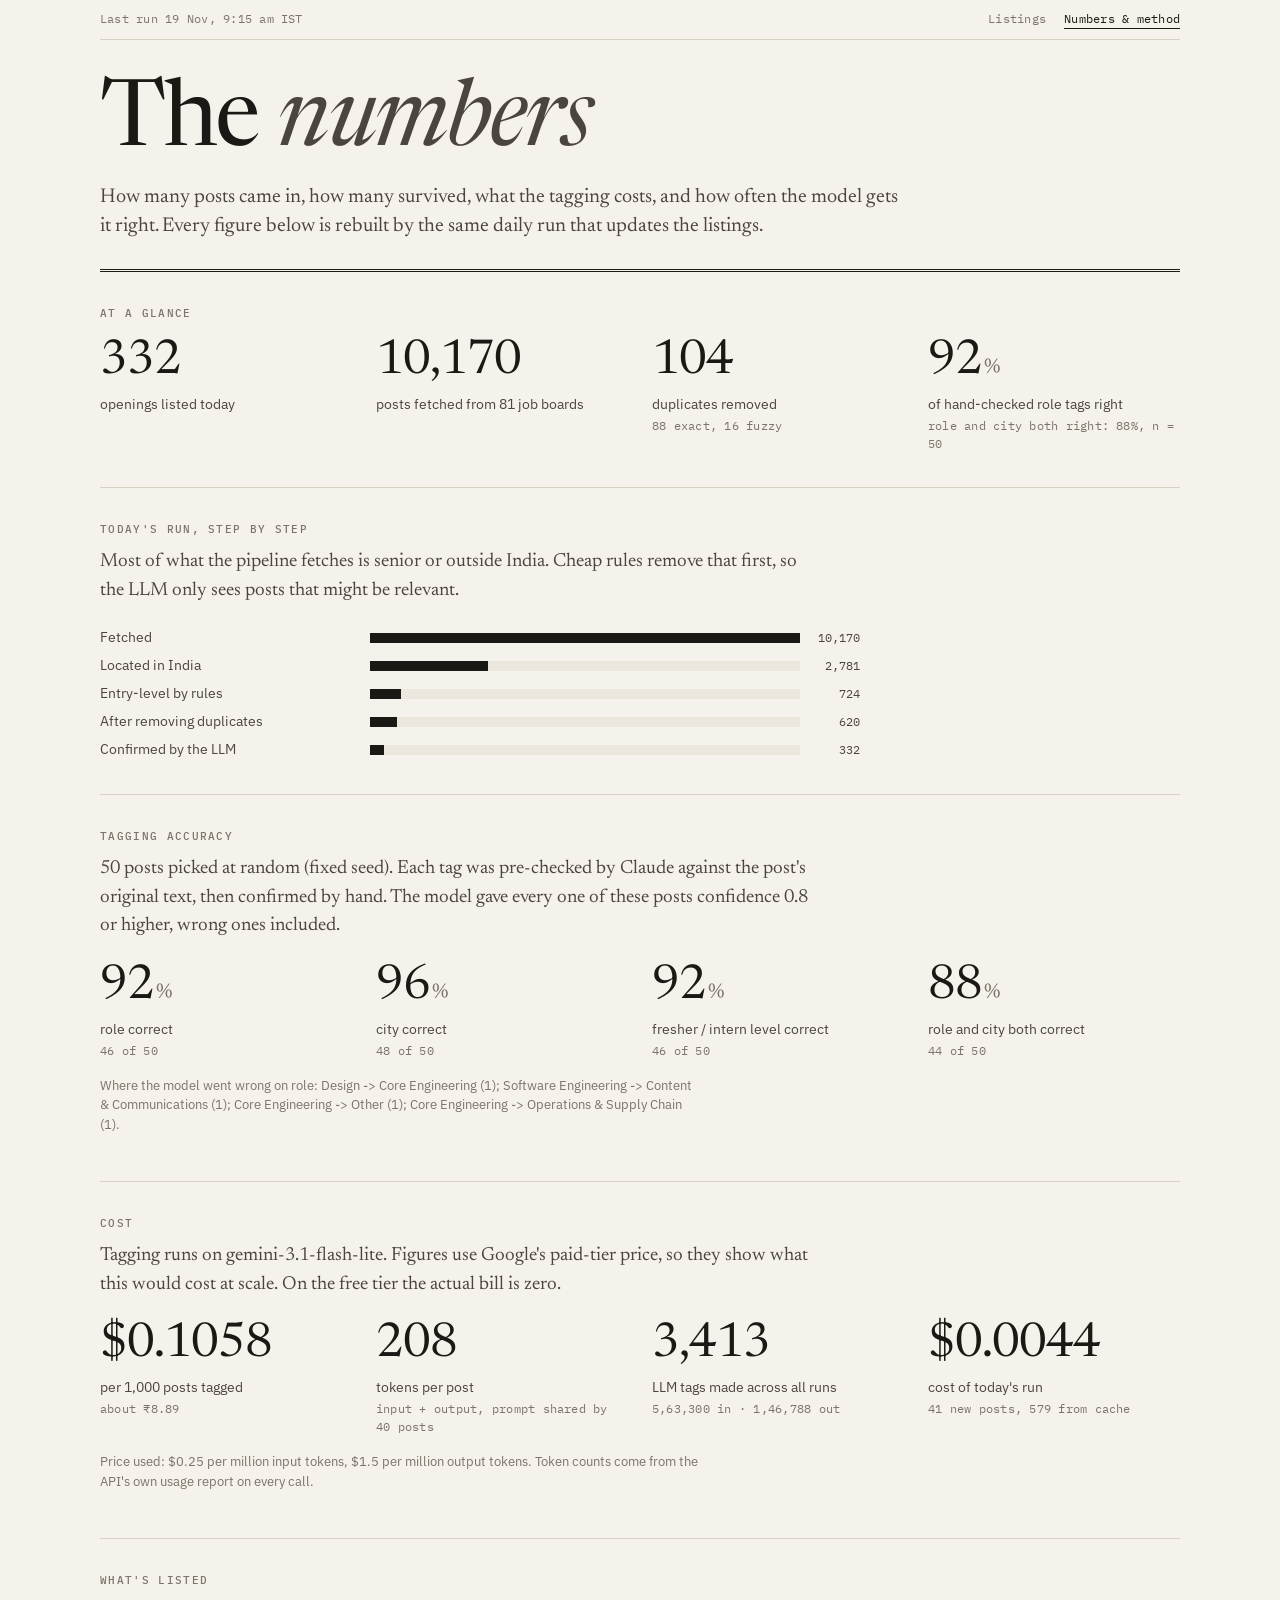
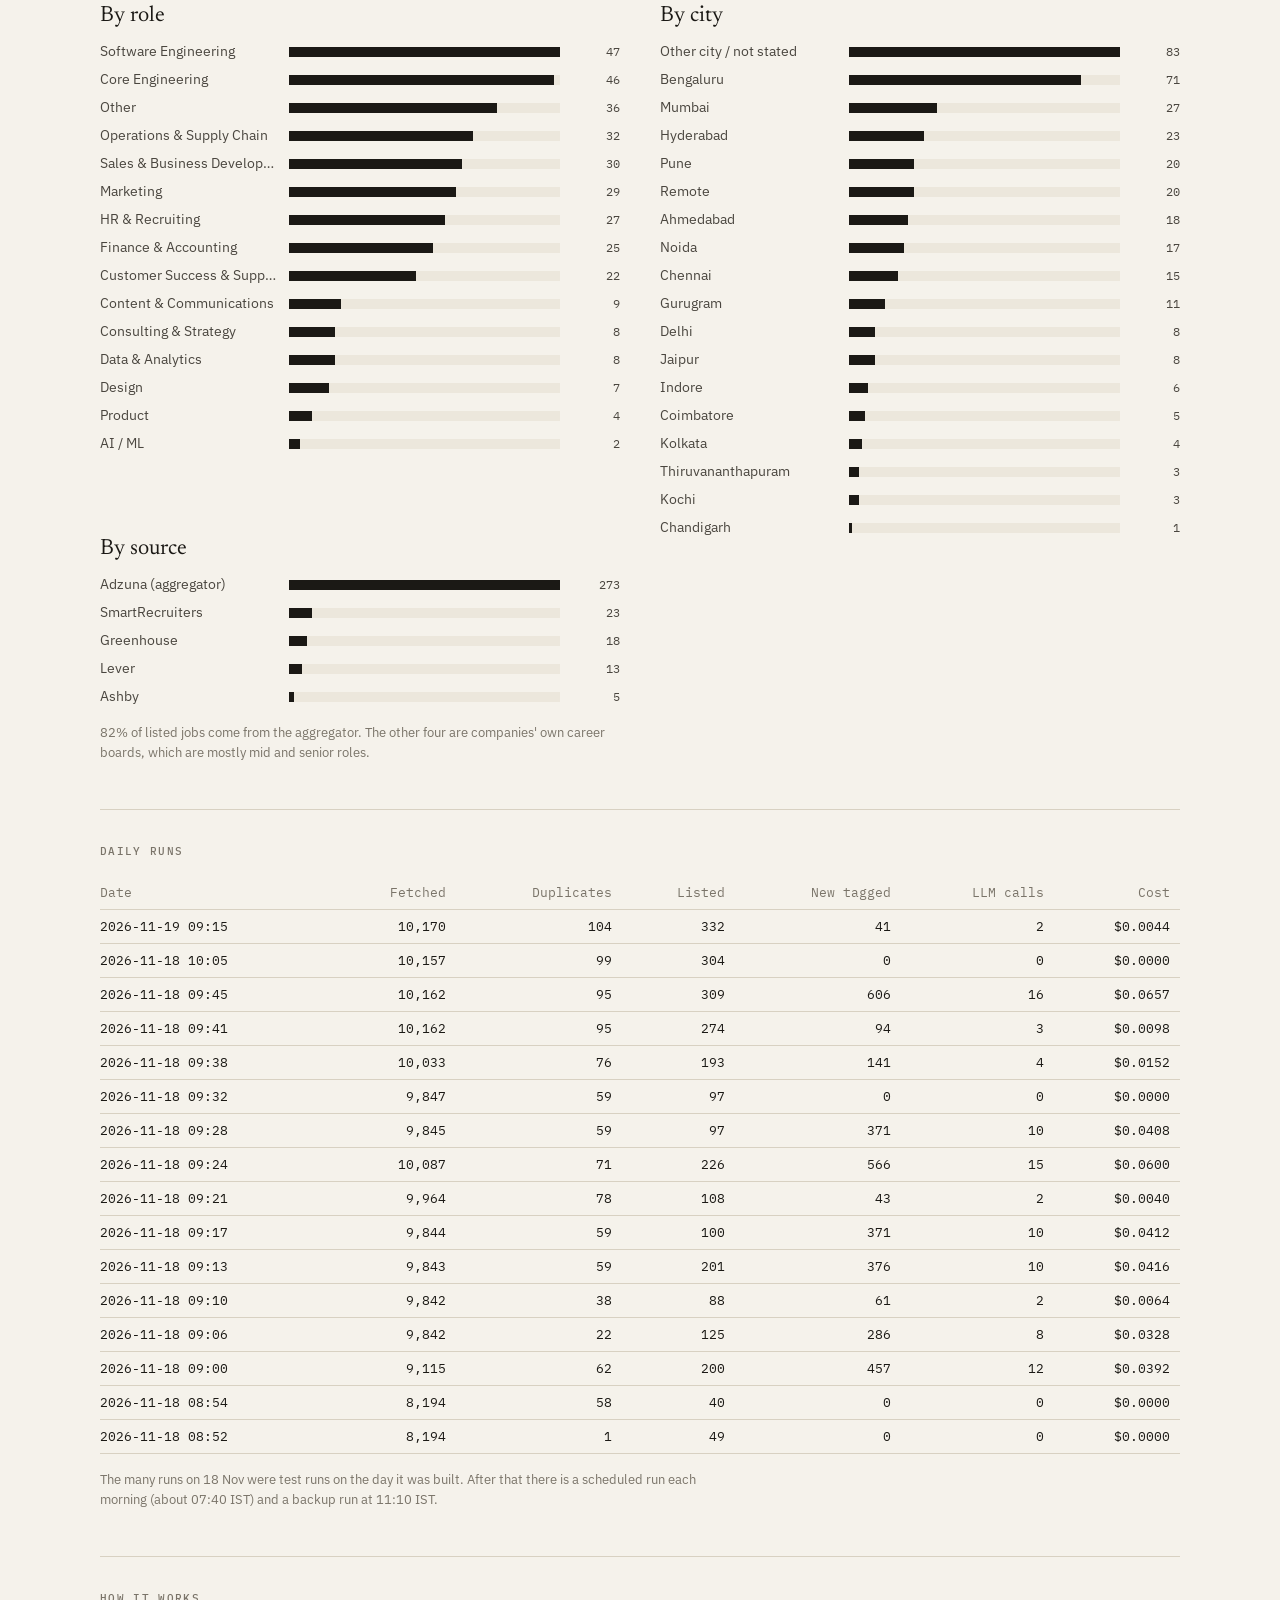
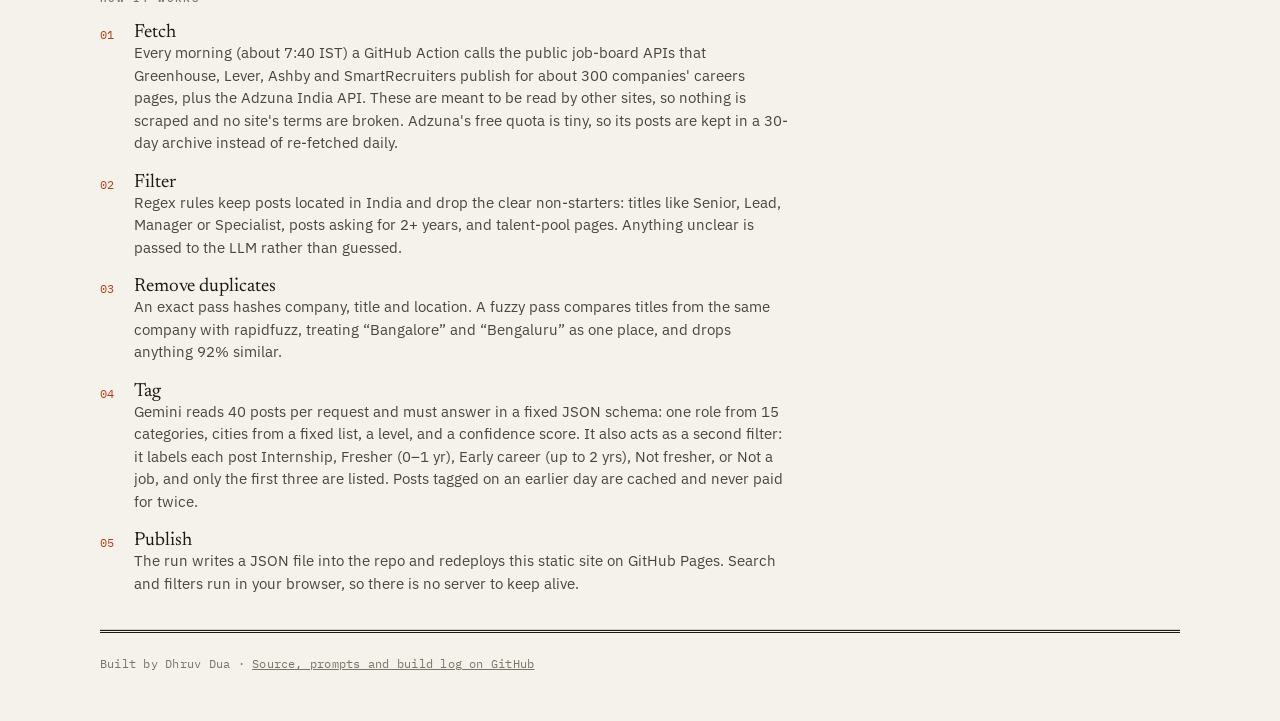
==== commit c69a37b4: "Numbers page: show where listed jobs come from (82% aggregator) Co-Authored-By: Claude Opus 5.5 <nor" ====
--- a/site/stats.html
+++ b/site/stats.html
@@ -59,6 +59,10 @@
         <div><h3>By role</h3><div class="bars" id="byRole"></div></div>
         <div><h3>By city</h3><div class="bars" id="byCity"></div></div>
       </div>
+      <div class="cols">
+        <div><h3>By source</h3><div class="bars" id="bySource"></div>
+          <p class="note" id="sourceNote"></p></div>
+      </div>
     </section>
 
     <section class="section">
--- a/site/style.css
+++ b/site/style.css
@@ -87,6 +87,8 @@
   -webkit-appearance: none;
 }
 .search input::placeholder { color: var(--muted); }
+/* the browser's own blue clear "x" doesn't fit the page; Esc and "Clear filters" do the job */
+.search input::-webkit-search-cancel-button { -webkit-appearance: none; appearance: none; }
 .search input:focus { outline: none; border-bottom-color: var(--accent); }
 .search kbd {
   position: absolute; right: 0; bottom: 22px;
